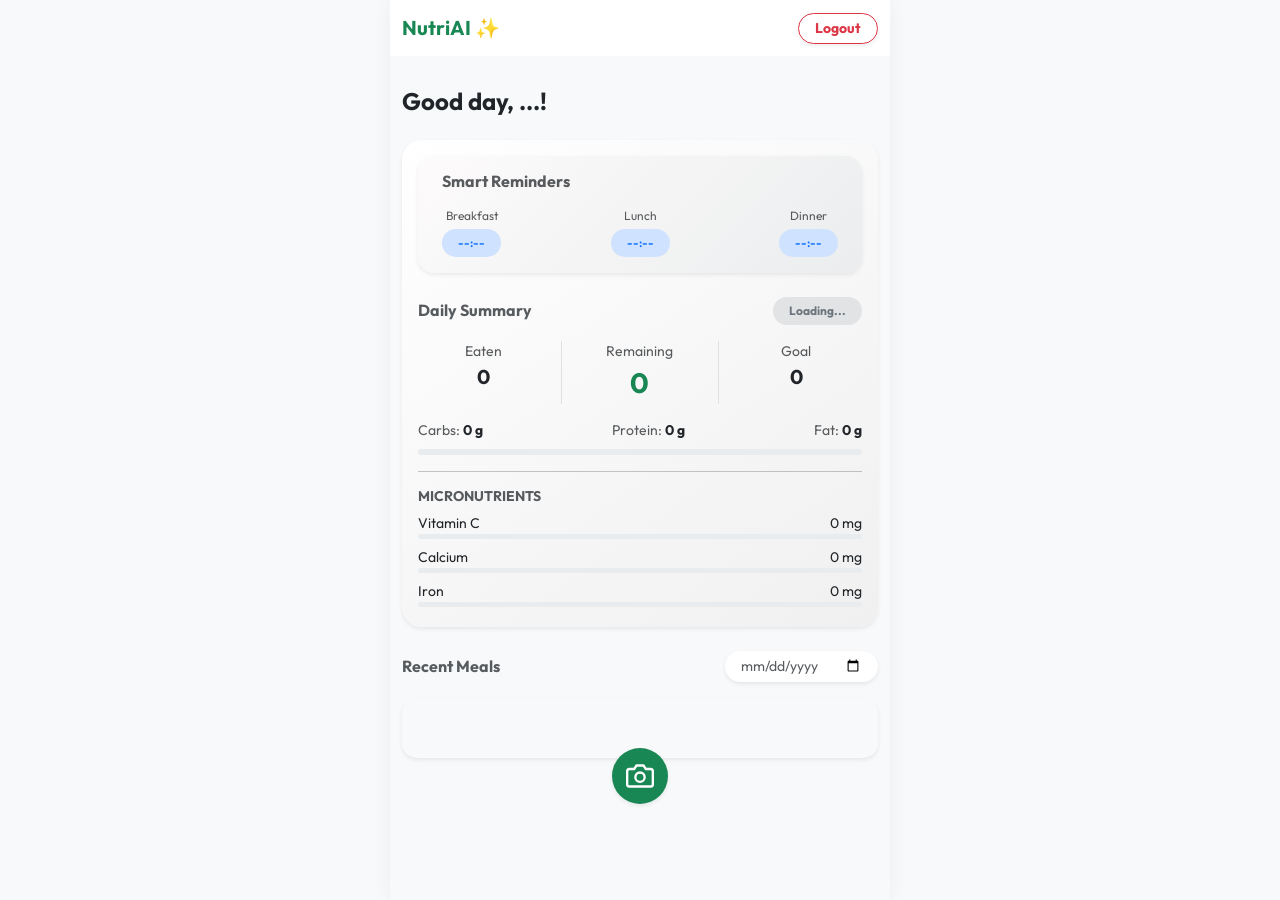
==== frontend/index.html @ a86f35d2 "initial structure, configurations and implementation" ====
<!DOCTYPE html>
<html lang="en">

<head>
    <meta charset="UTF-8">
    <meta name="viewport" content="width=device-width, initial-scale=1.0">
    <title>NutriAI - Your Personal Wellness Companion</title>
    <!-- App Icons -->
    <link rel="icon" type="image/x-icon" href="assets/icons/favicon.ico">
    <link rel="apple-touch-icon" href="assets/icons/apple-touch-icon.png">
    <!-- PWA Manifest -->
    <link rel="manifest" href="manifest.json">
    <!-- Bootstrap 5 CSS -->
    <link href="https://cdn.jsdelivr.net/npm/bootstrap@5.3.3/dist/css/bootstrap.min.css" rel="stylesheet">
    <!-- Custom CSS -->
    <link rel="stylesheet" href="assets/style.css">
    <!-- Google Fonts -->
    <link href="https://fonts.googleapis.com/css2?family=Outfit:wght@300;400;500;600;700&display=swap" rel="stylesheet">
    <meta name="theme-color" content="#198754">
</head>

<body>

    <!-- App Container optimized for mobile -->
    <div class="app-container">
        <!-- Top Nav -->
        <nav class="navbar navbar-expand-lg app-navbar">
            <div class="container-fluid d-flex justify-content-between align-items-center">
                <a class="navbar-brand fw-bold text-success" href="#">NutriAI ✨</a>
                <button class="btn btn-outline-danger btn-sm rounded-pill px-3 fw-bold shadow-sm"
                    id="logoutBtnHeader">Logout</button>
            </div>
        </nav>

        <!-- Main Content Area -->
        <main class="content-area container-fluid pb-5">
            <!-- Dashboard View -->
            <div id="view-dashboard" class="app-view active">
                <h4 class="mt-3 mb-4 fw-bold greeting-text">Good day, <span id="dashName">...</span>!</h4>

                <!-- Calorie Summary Card -->
                <div class="card summary-card border-0 shadow-sm mb-4">
                    <div class="card-body">
                        <!-- Smart Reminders -->
                        <div class="card shadow-sm border-0 mb-4 rounded-4"
                            style="background: linear-gradient(135deg, #fdfbfb 0%, #ebedee 100%);">
                            <div class="card-body">
                                <div class="d-flex align-items-center mb-3">
                                    <i data-feather="clock" class="text-primary me-2"></i>
                                    <h6 class="card-title fw-bold m-0 text-muted">Smart Reminders</h6>
                                </div>
                                <div class="d-flex justify-content-between align-items-center text-center px-2">
                                    <div>
                                        <small class="d-block text-muted mb-1"
                                            style="font-size: 0.75rem;">Breakfast</small>
                                        <span
                                            class="badge bg-primary-subtle text-primary rounded-pill px-3 py-2 fw-semibold"
                                            id="remindBreakfast">--:--</span>
                                    </div>
                                    <div>
                                        <small class="d-block text-muted mb-1" style="font-size: 0.75rem;">Lunch</small>
                                        <span
                                            class="badge bg-primary-subtle text-primary rounded-pill px-3 py-2 fw-semibold"
                                            id="remindLunch">--:--</span>
                                    </div>
                                    <div>
                                        <small class="d-block text-muted mb-1"
                                            style="font-size: 0.75rem;">Dinner</small>
                                        <span
                                            class="badge bg-primary-subtle text-primary rounded-pill px-3 py-2 fw-semibold"
                                            id="remindDinner">--:--</span>
                                    </div>
                                </div>
                            </div>
                        </div>

                        <div class="d-flex justify-content-between align-items-center mb-3">
                            <h6 class="card-title fw-bold m-0 text-muted">Daily Summary</h6>
                            <span id="dailyStatusBadge"
                                class="badge bg-secondary-subtle text-secondary rounded-pill px-3 py-2">Loading...</span>
                        </div>
                        <div class="row text-center mb-3">
                            <div class="col-4 border-end">
                                <small class="text-muted d-block">Eaten</small>
                                <span class="fw-bold fs-5 text-dark" id="eatenCals">0</span>
                            </div>
                            <div class="col-4">
                                <small class="text-muted d-block">Remaining</small>
                                <span class="fw-bold fs-3 text-success" id="remainingCals">0</span>
                            </div>
                            <div class="col-4 border-start">
                                <small class="text-muted d-block">Goal</small>
                                <span class="fw-bold fs-5 text-dark" id="goalCals">0</span>
                            </div>
                        </div>

                        <!-- Macro breakdown -->
                        <div class="d-flex justify-content-between text-muted small mt-2">
                            <span>Carbs: <b class="text-dark"><span id="dashCarbs">0</span>&nbsp;g</b></span>
                            <span>Protein: <b class="text-dark"><span id="dashProtein">0</span>&nbsp;g</b></span>
                            <span>Fat: <b class="text-dark"><span id="dashFat">0</span>&nbsp;g</b></span>
                        </div>
                        <div class="progress mt-2" style="height: 6px;" id="macroProgressBar">
                            <div class="progress-bar bg-info" role="progressbar" id="carbsBar"></div>
                            <div class="progress-bar bg-warning" role="progressbar" id="proteinBar">
                            </div>
                            <div class="progress-bar bg-danger" role="progressbar" id="fatBar"></div>
                        </div>

                        <!-- Micronutrient Summary -->
                        <hr class="my-3">
                        <h6 class="fw-bold text-muted small mb-2">MICRONUTRIENTS</h6>
                        <div class="mb-2">
                            <div class="d-flex justify-content-between small">
                                <span>Vitamin C</span>
                                <span><span id="dashVitC">0</span> mg</span>
                            </div>
                            <div class="progress" style="height: 5px;">
                                <div class="progress-bar bg-success" id="vitCBar" role="progressbar" style="width: 0%">
                                </div>
                            </div>
                        </div>
                        <div class="mb-2">
                            <div class="d-flex justify-content-between small">
                                <span>Calcium</span>
                                <span><span id="dashCalcium">0</span> mg</span>
                            </div>
                            <div class="progress" style="height: 5px;">
                                <div class="progress-bar bg-primary" id="calciumBar" role="progressbar"
                                    style="width: 0%"></div>
                            </div>
                        </div>
                        <div class="mb-1">
                            <div class="d-flex justify-content-between small">
                                <span>Iron</span>
                                <span><span id="dashIron">0</span> mg</span>
                            </div>
                            <div class="progress" style="height: 5px;">
                                <div class="progress-bar bg-danger" id="ironBar" role="progressbar" style="width: 0%">
                                </div>
                            </div>
                        </div>
                    </div>
                </div>

                <!-- Recent Meals -->
                <div class="d-flex justify-content-between align-items-center mb-3">
                    <h6 class="fw-bold m-0 text-muted">Recent Meals</h6>
                    <input type="date" id="recentMealsDateFilter"
                        class="form-control form-control-sm w-auto text-muted shadow-sm border-0 bg-white rounded-pill px-3">
                </div>

                <div class="list-group mb-5 shadow-sm border-0 meal-list" id="recentMealsContainer">
                    <!-- Meals will be injected here via dashboard loading logic -->
                </div>
        </main>

        <div class="fab-container">
            <a href="scanner.html" class="nav-btn fab-btn bg-success text-white shadow-sm text-decoration-none mt-n3"
                data-nav="scanner">
                <svg xmlns="http://www.w3.org/2000/svg" width="28" height="28" viewBox="0 0 24 24" fill="none"
                    stroke="currentColor" stroke-width="2" stroke-linecap="round" stroke-linejoin="round"
                    class="feather feather-camera">
                    <path d="M23 19a2 2 0 0 1-2 2H3a2 2 0 0 1-2-2V8a2 2 0 0 1 2-2h4l2-3h6l2 3h4a2 2 0 0 1 2 2z">
                    </path>
                    <circle cx="12" cy="13" r="4"></circle>
                </svg>
            </a>
        </div>

        <!-- Unified Footer Container -->
        <div id="footerContainer"></div>

        <!-- Meal Details Modal -->
        <div class="modal fade" id="mealDetailModal" tabindex="-1" aria-labelledby="mealDetailModalLabel"
            aria-hidden="true">
            <div class="modal-dialog modal-dialog-centered">
                <div class="modal-content rounded-4 border-0 shadow">
                    <div class="modal-header border-0 pb-0">
                        <h5 class="modal-title fw-bold" id="mealDetailModalLabel">Meal Details</h5>
                        <button type="button" class="btn-close" data-bs-dismiss="modal" aria-label="Close"></button>
                    </div>
                    <div class="modal-body">
                        <!-- Medical Caution Block -->
                        <div id="modalMedicalCautionAlert" class="alert alert-danger d-none fw-bold" role="alert">
                            ⚠️ Medical Caution: <span id="modalCautionText"></span>
                        </div>

                        <!-- Image Preview Area -->
                        <div id="modalImageContainer" class="rounded-3 overflow-hidden mb-3 d-none bg-dark"
                            style="height: 200px;">
                            <img id="modalFoodImage" src="" alt="Food Preview"
                                style="width: 100%; height: 100%; object-fit: cover;">
                        </div>

                        <h4 class="fw-bold mb-3" id="modalFoodName">Food Name</h4>

                        <!-- Macronutrients -->
                        <div class="row text-center mb-3 bg-light rounded-3 p-2 mx-1">
                            <div class="col-6 mb-2">
                                <span class="d-block small text-muted">Calories</span>
                                <span class="fs-4 fw-bold text-success" id="modalCals">0</span>
                            </div>
                            <div class="col-6 mb-2">
                                <span class="d-block small text-muted">Protein (g)</span>
                                <span class="fs-4 fw-bold" id="modalProtein">0</span>
                            </div>
                            <div class="col-6">
                                <span class="d-block small text-muted">Carbs (g)</span>
                                <span class="fs-4 fw-bold" id="modalCarbs">0</span>
                            </div>
                            <div class="col-6">
                                <span class="d-block small text-muted">Fat (g)</span>
                                <span class="fs-4 fw-bold" id="modalFat">0</span>
                            </div>
                        </div>

                        <!-- Micronutrients -->
                        <h6 class="fw-bold text-muted small mb-2 mt-3">MICRONUTRIENTS</h6>
                        <div class="row text-center bg-light-subtle rounded-3 p-2 mx-1">
                            <div class="col-4">
                                <span class="d-block small text-muted">Vit C</span>
                                <span class="fw-bold text-info" id="modalVitC">0</span><small> mg</small>
                            </div>
                            <div class="col-4">
                                <span class="d-block small text-muted">Calcium</span>
                                <span class="fw-bold text-info" id="modalCalcium">0</span><small> mg</small>
                            </div>
                            <div class="col-4">
                                <span class="d-block small text-muted">Iron</span>
                                <span class="fw-bold text-info" id="modalIron">0</span><small> mg</small>
                            </div>
                        </div>
                    </div>
                </div>
            </div>
        </div>

        <!-- jQuery & Bootstrap JS -->
        <script src="https://code.jquery.com/jquery-3.7.1.min.js"></script>
        <script src="https://cdn.jsdelivr.net/npm/bootstrap@5.3.3/dist/js/bootstrap.bundle.min.js"></script>
        <script src="../scripts/app.js"></script>
        <script>
            // Basic Service Worker Registration
            if ('serviceWorker' in navigator) {
                window.addEventListener('load', () => {
                    navigator.serviceWorker.register('/sw.js')
                        .then(reg => console.log('SW Registered', reg))
                        .catch(err => console.log('SW Reg Error', err));
                });
            }
        </script>
</body>

</html>
---- frontend/assets/style.css ----
:root {
    --primary-color: #198754;
    --primary-light: #d1e7dd;
    --bg-color: #f8f9fa;
    --text-main: #212529;
    --text-muted: #6c757d;
    --card-bg: #ffffff;
}

body {
    font-family: 'Outfit', sans-serif;
    background-color: var(--bg-color);
    color: var(--text-main);
    overflow-x: hidden;
    -webkit-tap-highlight-color: transparent;
    /* Remove tap highlight on mobile */
}

/* App Container - Mimics mobile app frame */
.app-container {
    max-width: 500px;
    margin: 0 auto;
    background-color: var(--bg-color);
    min-height: 100vh;
    position: relative;
    box-shadow: 0 0 20px rgba(0, 0, 0, 0.05);
    /* Soft shadow for desktop view */
}

.app-navbar {
    background-color: rgba(255, 255, 255, 0.9);
    backdrop-filter: blur(10px);
    position: sticky;
    top: 0;
    z-index: 1000;
}

.content-area {
    padding-top: 15px;
    padding-bottom: 80px;
    /* Space for bottom nav */
    display: flex;
    flex-direction: column;
}

/* Views */
.app-view {
    display: none;
    animation: fadeIn 0.3s ease;
}

.app-view.active {
    display: block;
}

@keyframes fadeIn {
    from {
        opacity: 0;
        transform: translateY(10px);
    }

    to {
        opacity: 1;
        transform: translateY(0);
    }
}

/* Cards & UI Elements */
.summary-card {
    border-radius: 20px;
    background: linear-gradient(145deg, #ffffff, #f0f0f0);
}

.meal-list {
    border-radius: 15px;
    flex-grow: 1;
    /* Take up remaining space */
    padding-bottom: 60px;
    /* space for fab */
}

.meal-item {
    transition: background-color 0.2s;
}

.meal-item:active {
    background-color: #f1f3f5 !important;
}

/* Bottom Navigation */
.bottom-nav {
    position: fixed;
    bottom: 0;
    left: 50%;
    transform: translateX(-50%);
    width: 100%;
    max-width: 500px;
    background: #ffffff;
    border-top-left-radius: 25px;
    border-top-right-radius: 25px;
    z-index: 1000;
    padding-bottom: env(safe-area-inset-bottom);
    /* iOS safe area */
}

.nav-btn {
    border: none;
    background: none;
    display: flex;
    flex-direction: column;
    align-items: center;
    color: var(--text-muted);
    font-size: 0.75rem;
    padding: 8px 12px;
    transition: all 0.2s;
}

.nav-btn.active {
    color: var(--primary-color);
    font-weight: 600;
}

.nav-btn svg {
    margin-bottom: 4px;
    transition: transform 0.2s;
}

.nav-btn.active svg {
    transform: translateY(-2px);
}

/* FAB Button — sits inside the bottom-nav, floats up */
.fab-container {
    position: fixed;
    bottom: 6rem;
    left: 50%;
    transform: translateX(-50%);
    z-index: 1050;
}

.fab-btn {
    width: 56px;
    height: 56px;
    border-radius: 50%;
    display: flex;
    /* needed to center icon */
    align-items: center;
    justify-content: center;
    box-shadow: 0 4px 15px rgba(25, 135, 84, 0.4);
    transition: transform 0.2s;
    /* Remove position/bottom/left here — container handles it */
}

.fab-btn svg {
    margin: 0 !important;
}

.fab-btn:active {
    transform: scale(0.95);
}

/* Bootstrap margin-top negative override for mt-n3 */
.mt-n3 {
    margin-top: -1rem !important;
}

/* History card used in progress page */
.history-card {
    border-radius: 16px;
    background: linear-gradient(145deg, #ffffff, #f5f5f5);
}

/* Voice button active state */
#voiceInputBtn.listening {
    background-color: #dc3545 !important;
    border-color: #dc3545 !important;
    color: #fff !important;
    animation: pulse 1.2s ease-in-out infinite;
}

@keyframes pulse {

    0%,
    100% {
        box-shadow: 0 0 0 0 rgba(220, 53, 69, 0.4);
    }

    50% {
        box-shadow: 0 0 0 8px rgba(220, 53, 69, 0);
    }
}
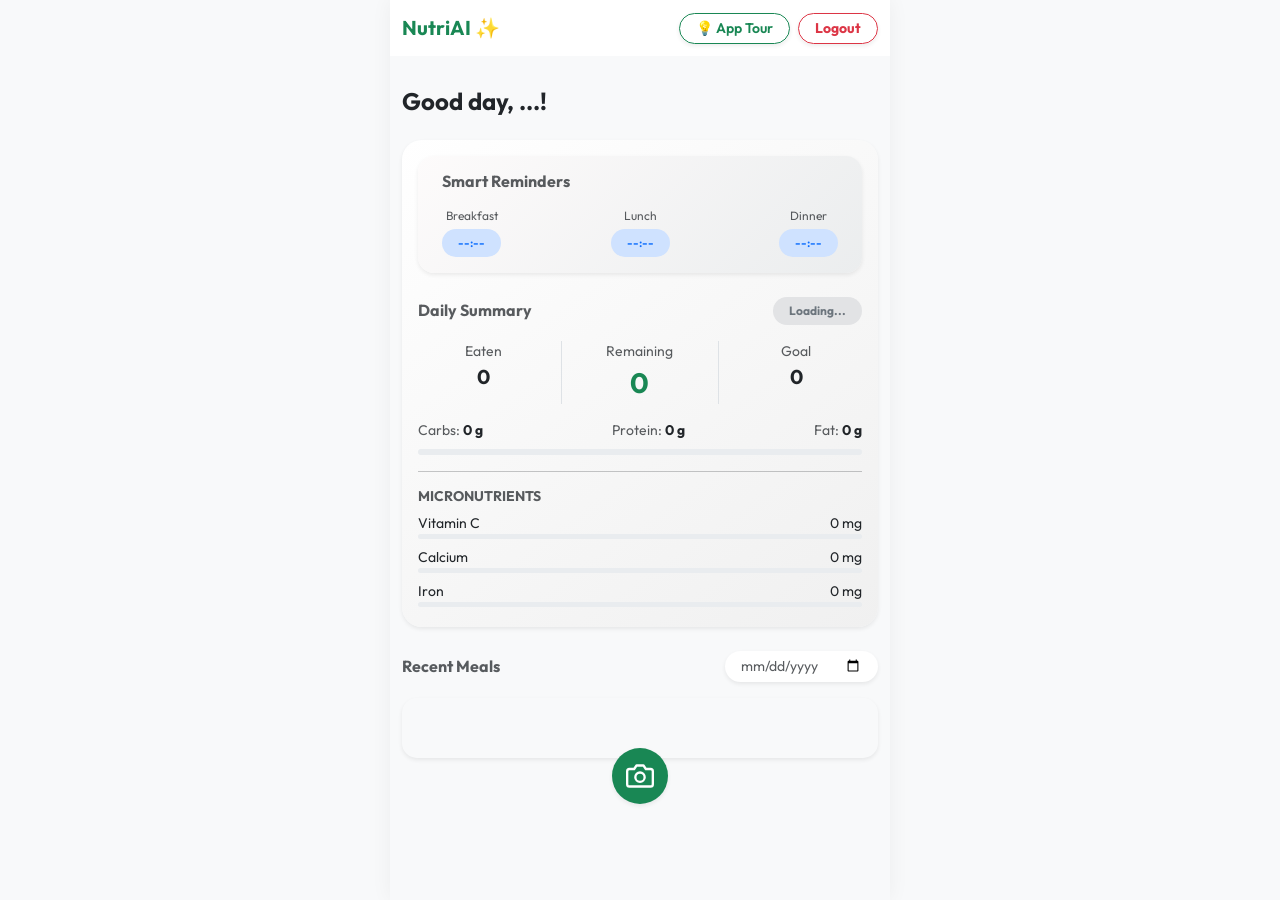
==== commit 5b55dca0: "implement user onboarding knowledge tour" ====
--- a/frontend/index.html
+++ b/frontend/index.html
@@ -27,8 +27,14 @@
         <nav class="navbar navbar-expand-lg app-navbar">
             <div class="container-fluid d-flex justify-content-between align-items-center">
                 <a class="navbar-brand fw-bold text-success" href="#">NutriAI ✨</a>
-                <button class="btn btn-outline-danger btn-sm rounded-pill px-3 fw-bold shadow-sm"
-                    id="logoutBtnHeader">Logout</button>
+                <div class="d-flex align-items-center gap-2">
+                    <button class="btn btn-outline-success btn-sm rounded-pill px-3 fw-semibold shadow-sm"
+                        id="headerTourBtn">
+                        💡 App Tour
+                    </button>
+                    <button class="btn btn-outline-danger btn-sm rounded-pill px-3 fw-bold shadow-sm"
+                        id="logoutBtnHeader">Logout</button>
+                </div>
             </div>
         </nav>
 
@@ -237,6 +243,87 @@
         </div>
 
         <!-- jQuery & Bootstrap JS -->
+        <!-- KNOWLEDGE TOUR MODAL (FRESH SIGNUP ONBOARDING) -->
+        <div class="tour-modal-backdrop" id="knowledgeTourModal">
+            <div class="tour-modal-card">
+                <div class="tour-header-banner">
+                    <div class="tour-step-icon-bg" id="tourIconContainer">
+                        <span>🥗</span>
+                    </div>
+                    <h5 class="fw-bold mb-0 text-white" id="tourBannerHeading">Welcome to NutriAI!</h5>
+                </div>
+
+                <div class="tour-body">
+                    <!-- Step 1 -->
+                    <div class="tour-step active" data-step="1" data-icon="🥗" data-heading="Welcome to NutriAI!"
+                        data-target=".summary-card">
+                        <h4 class="tour-step-title">Daily Calorie & Macro Target</h4>
+                        <p class="tour-step-desc">
+                            Track your eaten, remaining, and goal calories right here! Watch your daily protein, carbs,
+                            and fat breakdown update automatically.
+                        </p>
+                    </div>
+
+                    <!-- Step 2 -->
+                    <div class="tour-step" data-step="2" data-icon="📸" data-heading="Philippine Food Scanner"
+                        data-target="[data-nav='scanner'], #scanFoodNavBtn">
+                        <h4 class="tour-step-title">Instant Local Food Recognition</h4>
+                        <p class="tour-step-desc">
+                            Tap the Scanner button in the bottom navigation bar to take or upload a photo of Filipino
+                            dishes (Adobo, Sinigang, etc.) for instant macro analysis!
+                        </p>
+                    </div>
+
+                    <!-- Step 3 -->
+                    <div class="tour-step" data-step="3" data-icon="⚠️" data-heading="Medical & Allergy Alerts"
+                        data-target="#dailyStatusBadge, #remindBreakfast">
+                        <h4 class="tour-step-title">Personalized Health Warnings</h4>
+                        <p class="tour-step-desc">
+                            NutriAI automatically checks your scanned meals against your medical conditions (such as
+                            Diabetes or Hypertension) to issue instant health alerts.
+                        </p>
+                    </div>
+
+                    <!-- Step 4 -->
+                    <div class="tour-step" data-step="4" data-icon="📊" data-heading="Progress & App Settings"
+                        data-target="[data-nav='progress'], [data-nav='profile']">
+                        <h4 class="tour-step-title">Track Weight & Customize Profile</h4>
+                        <p class="tour-step-desc">
+                            Use the Progress and Profile tabs at the bottom to view weight charts, update health goals,
+                            or replay this tour anytime!
+                        </p>
+                    </div>
+                </div>
+
+                <div class="tour-footer">
+                    <div class="tour-dots-container" id="tourDotsContainer">
+                        <div class="tour-dot active" data-dot="1"></div>
+                        <div class="tour-dot" data-dot="2"></div>
+                        <div class="tour-dot" data-dot="3"></div>
+                        <div class="tour-dot" data-dot="4"></div>
+                    </div>
+
+                    <div class="tour-actions-row">
+                        <button type="button" class="btn btn-link text-muted p-0 text-decoration-none fw-medium small"
+                            id="tourSkipBtn">
+                            Skip Tour
+                        </button>
+                        <div class="d-flex gap-2">
+                            <button type="button"
+                                class="btn btn-outline-secondary rounded-pill px-3 py-2 fw-semibold d-none"
+                                id="tourPrevBtn">
+                                Back
+                            </button>
+                            <button type="button" class="btn btn-success rounded-pill px-4 py-2 fw-bold shadow-sm"
+                                id="tourNextBtn">
+                                Next
+                            </button>
+                        </div>
+                    </div>
+                </div>
+            </div>
+        </div>
+
         <script src="https://code.jquery.com/jquery-3.7.1.min.js"></script>
         <script src="https://cdn.jsdelivr.net/npm/bootstrap@5.3.3/dist/js/bootstrap.bundle.min.js"></script>
         <script src="../scripts/app.js"></script>
@@ -245,8 +332,25 @@
             if ('serviceWorker' in navigator) {
                 window.addEventListener('load', () => {
                     navigator.serviceWorker.register('/sw.js')
-                        .then(reg => console.log('SW Registered', reg))
+                        .then(reg => {
+                            console.log('SW Registered', reg);
+                            // Eagerly check for service worker file updates on launch
+                            reg.update();
+                            // Check for updates every 1 hour
+                            setInterval(() => {
+                                reg.update();
+                            }, 60 * 60 * 1000);
+                        })
                         .catch(err => console.log('SW Reg Error', err));
+                });
+
+                // Listen for new controller taking over and reload client window automatically
+                let refreshing = false;
+                navigator.serviceWorker.addEventListener('controllerchange', () => {
+                    if (!refreshing) {
+                        refreshing = true;
+                        window.location.reload();
+                    }
                 });
             }
         </script>
--- a/frontend/assets/style.css
+++ b/frontend/assets/style.css
@@ -188,4 +188,247 @@
     50% {
         box-shadow: 0 0 0 8px rgba(220, 53, 69, 0);
     }
+}
+
+/* Password Strength Indicator & Checklist Dropdown Styles */
+.password-strength-container {
+    padding: 12px;
+    background-color: #f8f9fa;
+    border-radius: 10px;
+    border: 1px solid #e9ecef;
+}
+
+.password-requirements li {
+    transition: all 0.3s ease;
+}
+
+.password-requirements .badge {
+    font-size: 0.65rem;
+    padding: 3px 5px;
+    transition: background-color 0.3s ease, color 0.3s ease;
+}
+
+#illnessesOptionsContainer {
+    border-radius: 12px;
+    box-shadow: 0 8px 24px rgba(0, 0, 0, 0.1);
+    border: 1px solid #dee2e6;
+}
+
+.condition-checkbox:checked+label {
+    color: var(--primary-color) !important;
+}
+
+.form-check-label {
+    user-select: none;
+}
+
+.settings-back-btn {
+    transition: all 0.2s ease;
+}
+
+.settings-back-btn:hover,
+.settings-back-btn:visited,
+.settings-back-btn:focus {
+    background: #e9ecef;
+    color: var(--text-main) !important;
+    text-decoration: none !important;
+    transform: scale(1.05);
+}
+
+.settings-back-btn:active {
+    transform: scale(0.95);
+}
+
+/* Custom list-group transitions for Messenger-style menus */
+.list-group-item-action {
+    transition: background-color 0.2s ease, transform 0.1s ease;
+}
+
+.list-group-item-action:active {
+    background-color: #f1f3f5 !important;
+    transform: scale(0.98);
+}
+
+/* BMI Display Visualizer */
+.bmi-container {
+    transition: all 0.3s ease-in-out;
+    border-radius: 12px;
+}
+
+#bmiProgressBar {
+    transition: width 0.5s ease-in-out, background-color 0.5s ease-in-out;
+}
+
+/* ==========================================================================
+   Knowledge Tour Popup Modal Styles
+   ========================================================================== */
+.tour-modal-backdrop {
+    position: fixed;
+    top: 0;
+    left: 0;
+    width: 100vw;
+    height: 100vh;
+    background: rgba(15, 23, 42, 0.65);
+    backdrop-filter: blur(6px);
+    -webkit-backdrop-filter: blur(6px);
+    z-index: 1080;
+    display: flex;
+    align-items: center;
+    justify-content: center;
+    opacity: 0;
+    visibility: hidden;
+    transition: opacity 0.3s cubic-bezier(0.4, 0, 0.2, 1), visibility 0.3s ease;
+    padding: 20px;
+}
+
+/* When a spotlight target is active, make backdrop transparent so the
+   target element's massive box-shadow acts as the dim overlay instead. */
+.tour-modal-backdrop.has-spotlight {
+    background: transparent;
+    backdrop-filter: none;
+    -webkit-backdrop-filter: none;
+    pointer-events: none;
+}
+
+.tour-modal-backdrop.show {
+    opacity: 1;
+    visibility: visible;
+}
+
+.tour-modal-card {
+    background: #ffffff;
+    border-radius: 24px;
+    max-width: 440px;
+    width: 100%;
+    box-shadow: 0 20px 40px rgba(0, 0, 0, 0.2), 0 0 0 1px rgba(255, 255, 255, 0.4) inset;
+    overflow: hidden;
+    transform: scale(0.9) translateY(20px);
+    transition: transform 0.35s cubic-bezier(0.34, 1.56, 0.64, 1);
+    position: relative;
+    z-index: 1090;
+    pointer-events: auto;
+}
+
+.tour-modal-backdrop.show .tour-modal-card {
+    transform: scale(1) translateY(0);
+}
+
+.tour-header-banner {
+    background: linear-gradient(135deg, #198754 0%, #0d5c36 100%);
+    padding: 32px 24px 24px 24px;
+    color: #ffffff;
+    text-align: center;
+    position: relative;
+    border-bottom-left-radius: 50% 15px;
+    border-bottom-right-radius: 50% 15px;
+}
+
+.tour-step-icon-bg {
+    width: 72px;
+    height: 72px;
+    background: rgba(255, 255, 255, 0.2);
+    backdrop-filter: blur(4px);
+    border-radius: 50%;
+    display: inline-flex;
+    align-items: center;
+    justify-content: center;
+    font-size: 2.2rem;
+    box-shadow: 0 8px 16px rgba(0, 0, 0, 0.15);
+    margin-bottom: 12px;
+    transition: transform 0.3s ease;
+}
+
+.tour-step {
+    display: none;
+    padding: 28px 24px 16px 24px;
+    text-align: center;
+}
+
+.tour-step.active {
+    display: block;
+    animation: tourStepFadeIn 0.35s ease forwards;
+}
+
+@keyframes tourStepFadeIn {
+    from {
+        opacity: 0;
+        transform: translateY(12px);
+    }
+
+    to {
+        opacity: 1;
+        transform: translateY(0);
+    }
+}
+
+.tour-step-title {
+    font-size: 1.35rem;
+    font-weight: 700;
+    color: #1e293b;
+    margin-bottom: 10px;
+}
+
+.tour-step-desc {
+    font-size: 0.92rem;
+    color: #64748b;
+    line-height: 1.55;
+    margin-bottom: 0;
+}
+
+.tour-footer {
+    padding: 16px 24px 24px 24px;
+    display: flex;
+    flex-direction: column;
+    gap: 16px;
+}
+
+.tour-dots-container {
+    display: flex;
+    justify-content: center;
+    align-items: center;
+    gap: 8px;
+}
+
+.tour-dot {
+    width: 8px;
+    height: 8px;
+    border-radius: 4px;
+    background: #cbd5e1;
+    transition: all 0.3s cubic-bezier(0.4, 0, 0.2, 1);
+    cursor: pointer;
+}
+
+.tour-dot.active {
+    width: 24px;
+    background: #198754;
+}
+
+.tour-actions-row {
+    display: flex;
+    align-items: center;
+    justify-content: space-between;
+    gap: 12px;
+}
+
+/* Dynamic Spotlight Element Highlight for Knowledge Tour */
+.tour-highlight-active {
+    position: relative !important;
+    z-index: 1085 !important;
+    box-shadow: 0 0 0 6px #198754, 0 0 30px rgba(25, 135, 84, 0.8), 0 0 0 9999px rgba(15, 23, 42, 0.65) !important;
+    border-radius: 16px !important;
+    transition: box-shadow 0.3s cubic-bezier(0.4, 0, 0.2, 1);
+    animation: tourPulseSpotlight 2s infinite ease-in-out;
+    pointer-events: none;
+}
+
+@keyframes tourPulseSpotlight {
+
+    0%,
+    100% {
+        box-shadow: 0 0 0 6px #198754, 0 0 24px rgba(25, 135, 84, 0.7), 0 0 0 9999px rgba(15, 23, 42, 0.65);
+    }
+
+    50% {
+        box-shadow: 0 0 0 8px #20c997, 0 0 36px rgba(32, 201, 151, 0.9), 0 0 0 9999px rgba(15, 23, 42, 0.65);
+    }
 }
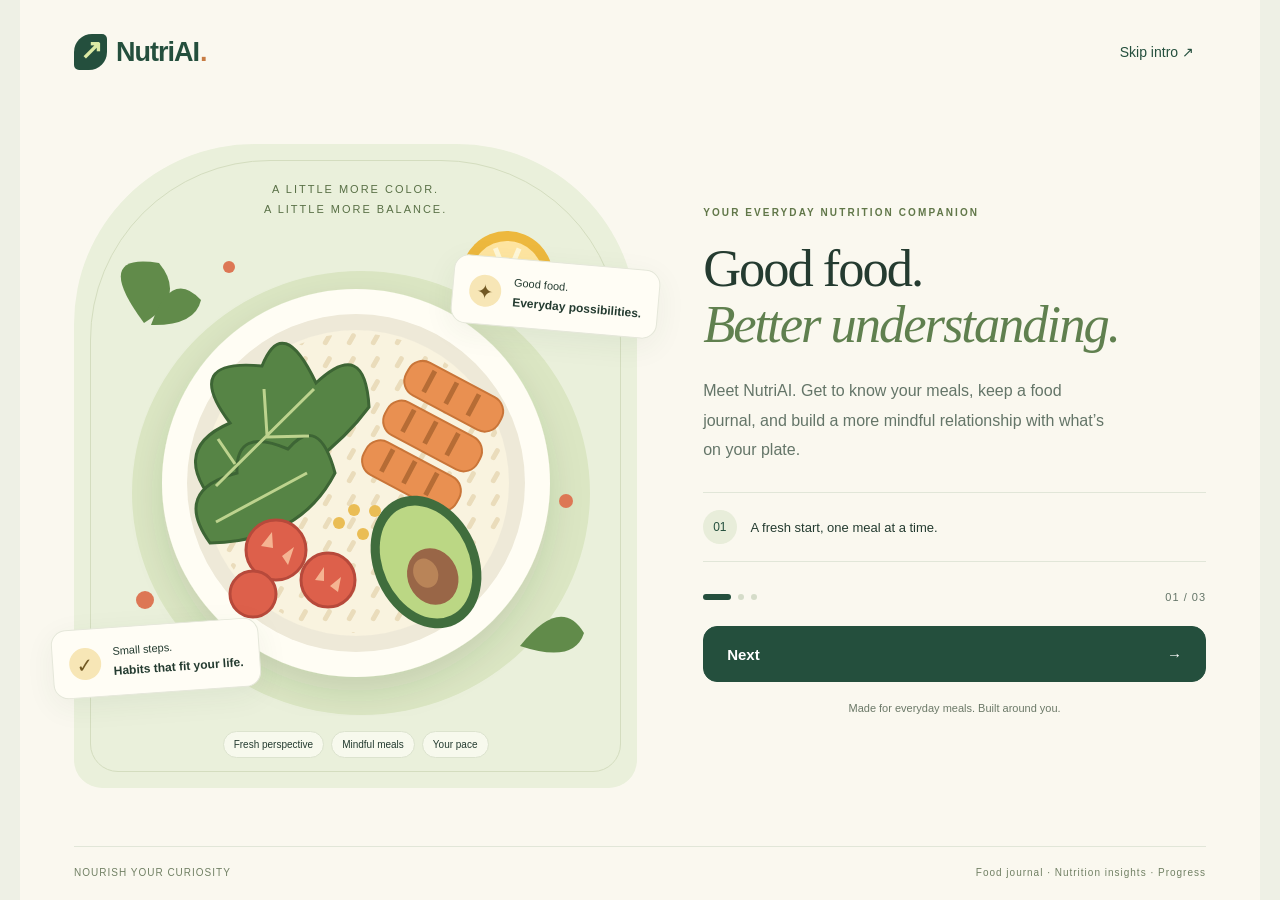
==== commit 6041e010: "Upload updated NutriAI frontend" ====
--- a/frontend/index.html
+++ b/frontend/index.html
@@ -1,359 +1,244 @@
-<!DOCTYPE html>
-<html lang="en">
-
-<head>
-    <meta charset="UTF-8">
-    <meta name="viewport" content="width=device-width, initial-scale=1.0">
-    <title>NutriAI - Your Personal Wellness Companion</title>
-    <!-- App Icons -->
-    <link rel="icon" type="image/x-icon" href="assets/icons/favicon.ico">
-    <link rel="apple-touch-icon" href="assets/icons/apple-touch-icon.png">
-    <!-- PWA Manifest -->
-    <link rel="manifest" href="manifest.json">
-    <!-- Bootstrap 5 CSS -->
-    <link href="https://cdn.jsdelivr.net/npm/bootstrap@5.3.3/dist/css/bootstrap.min.css" rel="stylesheet">
-    <!-- Custom CSS -->
-    <link rel="stylesheet" href="assets/style.css">
-    <!-- Google Fonts -->
-    <link href="https://fonts.googleapis.com/css2?family=Outfit:wght@300;400;500;600;700&display=swap" rel="stylesheet">
-    <meta name="theme-color" content="#198754">
-</head>
-
-<body>
-
-    <!-- App Container optimized for mobile -->
-    <div class="app-container">
-        <!-- Top Nav -->
-        <nav class="navbar navbar-expand-lg app-navbar">
-            <div class="container-fluid d-flex justify-content-between align-items-center">
-                <a class="navbar-brand fw-bold text-success" href="#">NutriAI ✨</a>
-                <div class="d-flex align-items-center gap-2">
-                    <button class="btn btn-outline-success btn-sm rounded-pill px-3 fw-semibold shadow-sm"
-                        id="headerTourBtn">
-                        💡 App Tour
-                    </button>
-                    <button class="btn btn-outline-danger btn-sm rounded-pill px-3 fw-bold shadow-sm"
-                        id="logoutBtnHeader">Logout</button>
-                </div>
-            </div>
-        </nav>
-
-        <!-- Main Content Area -->
-        <main class="content-area container-fluid pb-5">
-            <!-- Dashboard View -->
-            <div id="view-dashboard" class="app-view active">
-                <h4 class="mt-3 mb-4 fw-bold greeting-text">Good day, <span id="dashName">...</span>!</h4>
-
-                <!-- Calorie Summary Card -->
-                <div class="card summary-card border-0 shadow-sm mb-4">
-                    <div class="card-body">
-                        <!-- Smart Reminders -->
-                        <div class="card shadow-sm border-0 mb-4 rounded-4"
-                            style="background: linear-gradient(135deg, #fdfbfb 0%, #ebedee 100%);">
-                            <div class="card-body">
-                                <div class="d-flex align-items-center mb-3">
-                                    <i data-feather="clock" class="text-primary me-2"></i>
-                                    <h6 class="card-title fw-bold m-0 text-muted">Smart Reminders</h6>
-                                </div>
-                                <div class="d-flex justify-content-between align-items-center text-center px-2">
-                                    <div>
-                                        <small class="d-block text-muted mb-1"
-                                            style="font-size: 0.75rem;">Breakfast</small>
-                                        <span
-                                            class="badge bg-primary-subtle text-primary rounded-pill px-3 py-2 fw-semibold"
-                                            id="remindBreakfast">--:--</span>
-                                    </div>
-                                    <div>
-                                        <small class="d-block text-muted mb-1" style="font-size: 0.75rem;">Lunch</small>
-                                        <span
-                                            class="badge bg-primary-subtle text-primary rounded-pill px-3 py-2 fw-semibold"
-                                            id="remindLunch">--:--</span>
-                                    </div>
-                                    <div>
-                                        <small class="d-block text-muted mb-1"
-                                            style="font-size: 0.75rem;">Dinner</small>
-                                        <span
-                                            class="badge bg-primary-subtle text-primary rounded-pill px-3 py-2 fw-semibold"
-                                            id="remindDinner">--:--</span>
-                                    </div>
-                                </div>
-                            </div>
-                        </div>
-
-                        <div class="d-flex justify-content-between align-items-center mb-3">
-                            <h6 class="card-title fw-bold m-0 text-muted">Daily Summary</h6>
-                            <span id="dailyStatusBadge"
-                                class="badge bg-secondary-subtle text-secondary rounded-pill px-3 py-2">Loading...</span>
-                        </div>
-                        <div class="row text-center mb-3">
-                            <div class="col-4 border-end">
-                                <small class="text-muted d-block">Eaten</small>
-                                <span class="fw-bold fs-5 text-dark" id="eatenCals">0</span>
-                            </div>
-                            <div class="col-4">
-                                <small class="text-muted d-block">Remaining</small>
-                                <span class="fw-bold fs-3 text-success" id="remainingCals">0</span>
-                            </div>
-                            <div class="col-4 border-start">
-                                <small class="text-muted d-block">Goal</small>
-                                <span class="fw-bold fs-5 text-dark" id="goalCals">0</span>
-                            </div>
-                        </div>
-
-                        <!-- Macro breakdown -->
-                        <div class="d-flex justify-content-between text-muted small mt-2">
-                            <span>Carbs: <b class="text-dark"><span id="dashCarbs">0</span>&nbsp;g</b></span>
-                            <span>Protein: <b class="text-dark"><span id="dashProtein">0</span>&nbsp;g</b></span>
-                            <span>Fat: <b class="text-dark"><span id="dashFat">0</span>&nbsp;g</b></span>
-                        </div>
-                        <div class="progress mt-2" style="height: 6px;" id="macroProgressBar">
-                            <div class="progress-bar bg-info" role="progressbar" id="carbsBar"></div>
-                            <div class="progress-bar bg-warning" role="progressbar" id="proteinBar">
-                            </div>
-                            <div class="progress-bar bg-danger" role="progressbar" id="fatBar"></div>
-                        </div>
-
-                        <!-- Micronutrient Summary -->
-                        <hr class="my-3">
-                        <h6 class="fw-bold text-muted small mb-2">MICRONUTRIENTS</h6>
-                        <div class="mb-2">
-                            <div class="d-flex justify-content-between small">
-                                <span>Vitamin C</span>
-                                <span><span id="dashVitC">0</span> mg</span>
-                            </div>
-                            <div class="progress" style="height: 5px;">
-                                <div class="progress-bar bg-success" id="vitCBar" role="progressbar" style="width: 0%">
-                                </div>
-                            </div>
-                        </div>
-                        <div class="mb-2">
-                            <div class="d-flex justify-content-between small">
-                                <span>Calcium</span>
-                                <span><span id="dashCalcium">0</span> mg</span>
-                            </div>
-                            <div class="progress" style="height: 5px;">
-                                <div class="progress-bar bg-primary" id="calciumBar" role="progressbar"
-                                    style="width: 0%"></div>
-                            </div>
-                        </div>
-                        <div class="mb-1">
-                            <div class="d-flex justify-content-between small">
-                                <span>Iron</span>
-                                <span><span id="dashIron">0</span> mg</span>
-                            </div>
-                            <div class="progress" style="height: 5px;">
-                                <div class="progress-bar bg-danger" id="ironBar" role="progressbar" style="width: 0%">
-                                </div>
-                            </div>
-                        </div>
-                    </div>
-                </div>
-
-                <!-- Recent Meals -->
-                <div class="d-flex justify-content-between align-items-center mb-3">
-                    <h6 class="fw-bold m-0 text-muted">Recent Meals</h6>
-                    <input type="date" id="recentMealsDateFilter"
-                        class="form-control form-control-sm w-auto text-muted shadow-sm border-0 bg-white rounded-pill px-3">
-                </div>
-
-                <div class="list-group mb-5 shadow-sm border-0 meal-list" id="recentMealsContainer">
-                    <!-- Meals will be injected here via dashboard loading logic -->
-                </div>
-        </main>
-
-        <div class="fab-container">
-            <a href="scanner.html" class="nav-btn fab-btn bg-success text-white shadow-sm text-decoration-none mt-n3"
-                data-nav="scanner">
-                <svg xmlns="http://www.w3.org/2000/svg" width="28" height="28" viewBox="0 0 24 24" fill="none"
-                    stroke="currentColor" stroke-width="2" stroke-linecap="round" stroke-linejoin="round"
-                    class="feather feather-camera">
-                    <path d="M23 19a2 2 0 0 1-2 2H3a2 2 0 0 1-2-2V8a2 2 0 0 1 2-2h4l2-3h6l2 3h4a2 2 0 0 1 2 2z">
-                    </path>
-                    <circle cx="12" cy="13" r="4"></circle>
-                </svg>
-            </a>
-        </div>
-
-        <!-- Unified Footer Container -->
-        <div id="footerContainer"></div>
-
-        <!-- Meal Details Modal -->
-        <div class="modal fade" id="mealDetailModal" tabindex="-1" aria-labelledby="mealDetailModalLabel"
-            aria-hidden="true">
-            <div class="modal-dialog modal-dialog-centered">
-                <div class="modal-content rounded-4 border-0 shadow">
-                    <div class="modal-header border-0 pb-0">
-                        <h5 class="modal-title fw-bold" id="mealDetailModalLabel">Meal Details</h5>
-                        <button type="button" class="btn-close" data-bs-dismiss="modal" aria-label="Close"></button>
-                    </div>
-                    <div class="modal-body">
-                        <!-- Medical Caution Block -->
-                        <div id="modalMedicalCautionAlert" class="alert alert-danger d-none fw-bold" role="alert">
-                            ⚠️ Medical Caution: <span id="modalCautionText"></span>
-                        </div>
-
-                        <!-- Image Preview Area -->
-                        <div id="modalImageContainer" class="rounded-3 overflow-hidden mb-3 d-none bg-dark"
-                            style="height: 200px;">
-                            <img id="modalFoodImage" src="" alt="Food Preview"
-                                style="width: 100%; height: 100%; object-fit: cover;">
-                        </div>
-
-                        <h4 class="fw-bold mb-3" id="modalFoodName">Food Name</h4>
-
-                        <!-- Macronutrients -->
-                        <div class="row text-center mb-3 bg-light rounded-3 p-2 mx-1">
-                            <div class="col-6 mb-2">
-                                <span class="d-block small text-muted">Calories</span>
-                                <span class="fs-4 fw-bold text-success" id="modalCals">0</span>
-                            </div>
-                            <div class="col-6 mb-2">
-                                <span class="d-block small text-muted">Protein (g)</span>
-                                <span class="fs-4 fw-bold" id="modalProtein">0</span>
-                            </div>
-                            <div class="col-6">
-                                <span class="d-block small text-muted">Carbs (g)</span>
-                                <span class="fs-4 fw-bold" id="modalCarbs">0</span>
-                            </div>
-                            <div class="col-6">
-                                <span class="d-block small text-muted">Fat (g)</span>
-                                <span class="fs-4 fw-bold" id="modalFat">0</span>
-                            </div>
-                        </div>
-
-                        <!-- Micronutrients -->
-                        <h6 class="fw-bold text-muted small mb-2 mt-3">MICRONUTRIENTS</h6>
-                        <div class="row text-center bg-light-subtle rounded-3 p-2 mx-1">
-                            <div class="col-4">
-                                <span class="d-block small text-muted">Vit C</span>
-                                <span class="fw-bold text-info" id="modalVitC">0</span><small> mg</small>
-                            </div>
-                            <div class="col-4">
-                                <span class="d-block small text-muted">Calcium</span>
-                                <span class="fw-bold text-info" id="modalCalcium">0</span><small> mg</small>
-                            </div>
-                            <div class="col-4">
-                                <span class="d-block small text-muted">Iron</span>
-                                <span class="fw-bold text-info" id="modalIron">0</span><small> mg</small>
-                            </div>
-                        </div>
-                    </div>
-                </div>
-            </div>
-        </div>
-
-        <!-- jQuery & Bootstrap JS -->
-        <!-- KNOWLEDGE TOUR MODAL (FRESH SIGNUP ONBOARDING) -->
-        <div class="tour-modal-backdrop" id="knowledgeTourModal">
-            <div class="tour-modal-card">
-                <div class="tour-header-banner">
-                    <div class="tour-step-icon-bg" id="tourIconContainer">
-                        <span>🥗</span>
-                    </div>
-                    <h5 class="fw-bold mb-0 text-white" id="tourBannerHeading">Welcome to NutriAI!</h5>
-                </div>
-
-                <div class="tour-body">
-                    <!-- Step 1 -->
-                    <div class="tour-step active" data-step="1" data-icon="🥗" data-heading="Welcome to NutriAI!"
-                        data-target=".summary-card">
-                        <h4 class="tour-step-title">Daily Calorie & Macro Target</h4>
-                        <p class="tour-step-desc">
-                            Track your eaten, remaining, and goal calories right here! Watch your daily protein, carbs,
-                            and fat breakdown update automatically.
-                        </p>
-                    </div>
-
-                    <!-- Step 2 -->
-                    <div class="tour-step" data-step="2" data-icon="📸" data-heading="Philippine Food Scanner"
-                        data-target="[data-nav='scanner'], #scanFoodNavBtn">
-                        <h4 class="tour-step-title">Instant Local Food Recognition</h4>
-                        <p class="tour-step-desc">
-                            Tap the Scanner button in the bottom navigation bar to take or upload a photo of Filipino
-                            dishes (Adobo, Sinigang, etc.) for instant macro analysis!
-                        </p>
-                    </div>
-
-                    <!-- Step 3 -->
-                    <div class="tour-step" data-step="3" data-icon="⚠️" data-heading="Medical & Allergy Alerts"
-                        data-target="#dailyStatusBadge, #remindBreakfast">
-                        <h4 class="tour-step-title">Personalized Health Warnings</h4>
-                        <p class="tour-step-desc">
-                            NutriAI automatically checks your scanned meals against your medical conditions (such as
-                            Diabetes or Hypertension) to issue instant health alerts.
-                        </p>
-                    </div>
-
-                    <!-- Step 4 -->
-                    <div class="tour-step" data-step="4" data-icon="📊" data-heading="Progress & App Settings"
-                        data-target="[data-nav='progress'], [data-nav='profile']">
-                        <h4 class="tour-step-title">Track Weight & Customize Profile</h4>
-                        <p class="tour-step-desc">
-                            Use the Progress and Profile tabs at the bottom to view weight charts, update health goals,
-                            or replay this tour anytime!
-                        </p>
-                    </div>
-                </div>
-
-                <div class="tour-footer">
-                    <div class="tour-dots-container" id="tourDotsContainer">
-                        <div class="tour-dot active" data-dot="1"></div>
-                        <div class="tour-dot" data-dot="2"></div>
-                        <div class="tour-dot" data-dot="3"></div>
-                        <div class="tour-dot" data-dot="4"></div>
-                    </div>
-
-                    <div class="tour-actions-row">
-                        <button type="button" class="btn btn-link text-muted p-0 text-decoration-none fw-medium small"
-                            id="tourSkipBtn">
-                            Skip Tour
-                        </button>
-                        <div class="d-flex gap-2">
-                            <button type="button"
-                                class="btn btn-outline-secondary rounded-pill px-3 py-2 fw-semibold d-none"
-                                id="tourPrevBtn">
-                                Back
-                            </button>
-                            <button type="button" class="btn btn-success rounded-pill px-4 py-2 fw-bold shadow-sm"
-                                id="tourNextBtn">
-                                Next
-                            </button>
-                        </div>
-                    </div>
-                </div>
-            </div>
-        </div>
-
-        <script src="https://code.jquery.com/jquery-3.7.1.min.js"></script>
-        <script src="https://cdn.jsdelivr.net/npm/bootstrap@5.3.3/dist/js/bootstrap.bundle.min.js"></script>
-        <script src="../scripts/app.js"></script>
-        <script>
-            // Basic Service Worker Registration
-            if ('serviceWorker' in navigator) {
-                window.addEventListener('load', () => {
-                    navigator.serviceWorker.register('/sw.js')
-                        .then(reg => {
-                            console.log('SW Registered', reg);
-                            // Eagerly check for service worker file updates on launch
-                            reg.update();
-                            // Check for updates every 1 hour
-                            setInterval(() => {
-                                reg.update();
-                            }, 60 * 60 * 1000);
-                        })
-                        .catch(err => console.log('SW Reg Error', err));
-                });
-
-                // Listen for new controller taking over and reload client window automatically
-                let refreshing = false;
-                navigator.serviceWorker.addEventListener('controllerchange', () => {
-                    if (!refreshing) {
-                        refreshing = true;
-                        window.location.reload();
-                    }
-                });
-            }
-        </script>
-</body>
-
+<!DOCTYPE html>
+<html lang="en">
+
+<head>
+    <meta charset="UTF-8">
+    <meta name="viewport" content="width=device-width, initial-scale=1.0">
+    <title>NutriAI - Your Personal Wellness Companion</title>
+    <!-- App Icons -->
+    <link rel="icon" type="image/x-icon" href="assets/icons/favicon.ico">
+    <link rel="apple-touch-icon" href="assets/icons/apple-touch-icon.png">
+    <!-- PWA Manifest -->
+    <link rel="manifest" href="manifest.json">
+    <!-- Bootstrap 5 CSS -->
+    <link href="https://cdn.jsdelivr.net/npm/bootstrap@5.3.3/dist/css/bootstrap.min.css" rel="stylesheet">
+    <!-- Custom CSS -->
+    <link rel="stylesheet" href="assets/style.css">
+    <link rel="stylesheet" href="assets/nutrition.css">
+    <link rel="stylesheet" href="assets/interior.css">
+    <script src="scripts/entry.js"></script>
+    <!-- Google Fonts -->
+    <link href="https://fonts.googleapis.com/css2?family=Outfit:wght@300;400;500;600;700&display=swap" rel="stylesheet">
+    <meta name="theme-color" content="#198754">
+</head>
+
+<body class="interior  index-page">
+
+    <!-- App Container optimized for mobile -->
+    <div class="app-container">
+        <!-- Top Nav -->
+        <nav class="navbar navbar-expand-lg app-navbar">
+            <div class="container-fluid d-flex justify-content-between align-items-center">
+                <a class="navbar-brand fw-bold text-success" href="#">NutriAI.</a>
+                <div class="d-flex align-items-center gap-2">
+                    <button class="btn btn-outline-success btn-sm rounded-pill px-3 fw-semibold shadow-sm"
+                        id="headerTourBtn">
+                        App guide
+                    </button>
+                    <button class="btn btn-outline-danger btn-sm rounded-pill px-3 fw-bold shadow-sm"
+                        id="logoutBtnHeader">Log out</button>
+                </div>
+            </div>
+        </nav>
+
+        <!-- Main Content Area -->
+        <main class="content-area">
+          <div id="view-dashboard" class="app-view active">
+            <header class="page-heading"><div><p class="page-kicker">YOUR DAILY DOSE OF AWARENESS</p><h1>Good day, <span id="dashName">there</span><span class="sun-mark" aria-hidden="true"> ☀</span></h1><p>Let’s make room for a little more balance.</p></div><a class="heading-action" href="scanner.html">+ Add meal</a></header>
+            <section class="dashboard-banner"><div><p>YOUR PLATE. YOUR PACE.</p><h2>Good habits start<br>with your next bite.</h2><span class="hero-description">Get curious about your food.<br>Build a journal that feels like you.</span><a href="scanner.html">Explore your next meal <span aria-hidden="true">↗</span></a></div><img src="assets/food-bowl.svg" alt="Illustration of a colorful balanced meal"></section>
+            <div class="dashboard-grid">
+              <section class="card summary-card daily-overview"><div class="section-heading"><div><p class="page-kicker">THE BIG PICTURE</p><h2>Daily nutrition</h2></div><span id="dailyStatusBadge" class="badge rounded-pill bg-secondary-subtle text-secondary">Loading…</span></div>
+                <div class="energy-summary"><div class="energy-ring" id="energyRing"><div><span id="eatenCals">—</span><small>kcal logged</small></div></div><div class="energy-details"><p><span class="legend-dot"></span> Remaining<strong id="remainingCals">—</strong><small>kcal</small></p><p><span class="legend-dot pale"></span> Daily goal<strong id="goalCals">—</strong><small>kcal</small></p></div></div>
+                <div class="macro-tiles"><div><span class="macro-symbol" aria-hidden="true">◒</span><small>Carbs</small><strong><span id="dashCarbs">—</span> <small>g</small></strong></div><div><span class="macro-symbol" aria-hidden="true">◈</span><small>Protein</small><strong><span id="dashProtein">—</span> <small>g</small></strong></div><div><span class="macro-symbol" aria-hidden="true">◔</span><small>Fat</small><strong><span id="dashFat">—</span> <small>g</small></strong></div></div>
+                <div class="progress mt-3" id="macroProgressBar" style="height:6px"><div class="progress-bar bg-info" id="carbsBar"></div><div class="progress-bar bg-warning" id="proteinBar"></div><div class="progress-bar bg-danger" id="fatBar"></div></div>
+                <details class="nutrient-details"><summary>Vitamins & minerals <span>+</span></summary><div class="micro-totals"><p>Vitamin C <strong><span id="dashVitC">—</span> mg</strong></p><p>Calcium <strong><span id="dashCalcium">—</span> mg</strong></p><p>Iron <strong><span id="dashIron">—</span> mg</strong></p></div></details>
+              </section>
+              <aside class="day-sidebar"><section class="rhythm-card"><p class="page-kicker">MAKE TIME FOR YOU</p><h2>A rhythm for your day</h2><p class="section-description">Your meal reminder schedule.</p><div class="meal-reminder"><span aria-hidden="true">☀</span><div><strong>Breakfast</strong><small>A gentle start</small></div><time id="remindBreakfast">—</time></div><div class="meal-reminder"><span aria-hidden="true">◑</span><div><strong>Lunch</strong><small>A midday pause</small></div><time id="remindLunch">—</time></div><div class="meal-reminder"><span aria-hidden="true">☾</span><div><strong>Dinner</strong><small>Time to wind down</small></div><time id="remindDinner">—</time></div><button type="button" class="reminder-opt-in" id="enableRemindersBtn">Enable meal notifications</button></section><a class="journal-link" href="progress.html"><span><small>THE LONGER VIEW</small><strong>See how far you’ve come</strong></span><span aria-hidden="true">↗</span></a></aside>
+            </div>
+            <section class="journal-section"><div class="section-heading"><div><p class="page-kicker">ONE MEAL AT A TIME</p><h2>Your food journal</h2></div><div><label class="visually-hidden" for="recentMealsDateFilter">Journal date</label><input type="date" id="recentMealsDateFilter" class="form-control form-control-sm"></div></div><div class="meal-list list-group" id="recentMealsContainer"><div class="journal-empty"><p>Your meals will appear here.</p><a href="scanner.html">Log a meal →</a></div></div></section>
+          </div>
+        </main>
+
+        <!-- Unified Footer Container -->
+        <div id="footerContainer"></div>
+
+        <!-- Meal Details Modal -->
+        <div class="modal fade" id="mealDetailModal" tabindex="-1" aria-labelledby="mealDetailModalLabel"
+            aria-hidden="true">
+            <div class="modal-dialog modal-dialog-centered">
+                <div class="modal-content rounded-4 border-0 shadow">
+                    <div class="modal-header border-0 pb-0">
+                        <h5 class="modal-title fw-bold" id="mealDetailModalLabel">Meal Details</h5>
+                        <button type="button" class="btn-close" data-bs-dismiss="modal" aria-label="Close"></button>
+                    </div>
+                    <div class="modal-body">
+                        <!-- Medical Caution Block -->
+                        <div id="modalMedicalCautionAlert" class="alert alert-danger d-none fw-bold" role="alert">
+                            ⚠️ Medical Caution: <span id="modalCautionText"></span>
+                        </div>
+
+                        <!-- Image Preview Area -->
+                        <div id="modalImageContainer" class="rounded-3 overflow-hidden mb-3 d-none bg-dark"
+                            style="height: 200px;">
+                            <img id="modalFoodImage" src="" alt="Food Preview"
+                                style="width: 100%; height: 100%; object-fit: cover;">
+                        </div>
+
+                        <h4 class="fw-bold mb-3" id="modalFoodName">Food Name</h4>
+
+                        <!-- Macronutrients -->
+                        <div class="row text-center mb-3 bg-light rounded-3 p-2 mx-1">
+                            <div class="col-6 mb-2">
+                                <span class="d-block small text-muted">Calories</span>
+                                <span class="fs-4 fw-bold text-success" id="modalCals">0</span>
+                            </div>
+                            <div class="col-6 mb-2">
+                                <span class="d-block small text-muted">Protein (g)</span>
+                                <span class="fs-4 fw-bold" id="modalProtein">0</span>
+                            </div>
+                            <div class="col-6">
+                                <span class="d-block small text-muted">Carbs (g)</span>
+                                <span class="fs-4 fw-bold" id="modalCarbs">0</span>
+                            </div>
+                            <div class="col-6">
+                                <span class="d-block small text-muted">Fat (g)</span>
+                                <span class="fs-4 fw-bold" id="modalFat">0</span>
+                            </div>
+                        </div>
+
+                        <!-- Micronutrients -->
+                        <h6 class="fw-bold text-muted small mb-2 mt-3">MICRONUTRIENTS</h6>
+                        <div class="row text-center bg-light-subtle rounded-3 p-2 mx-1">
+                            <div class="col-4">
+                                <span class="d-block small text-muted">Vit C</span>
+                                <span class="fw-bold text-info" id="modalVitC">0</span><small> mg</small>
+                            </div>
+                            <div class="col-4">
+                                <span class="d-block small text-muted">Calcium</span>
+                                <span class="fw-bold text-info" id="modalCalcium">0</span><small> mg</small>
+                            </div>
+                            <div class="col-4">
+                                <span class="d-block small text-muted">Iron</span>
+                                <span class="fw-bold text-info" id="modalIron">0</span><small> mg</small>
+                            </div>
+                        </div>
+                    </div>
+                </div>
+            </div>
+        </div>
+
+        <!-- jQuery & Bootstrap JS -->
+        <!-- KNOWLEDGE TOUR MODAL (FRESH SIGNUP ONBOARDING) -->
+        <div class="tour-modal-backdrop" id="knowledgeTourModal">
+            <div class="tour-modal-card">
+                <div class="tour-header-banner">
+                    <div class="tour-step-icon-bg" id="tourIconContainer">
+                        <span>🥗</span>
+                    </div>
+                    <h5 class="fw-bold mb-0 text-white" id="tourBannerHeading">Welcome to NutriAI!</h5>
+                </div>
+
+                <div class="tour-body">
+                    <!-- Step 1 -->
+                    <div class="tour-step active" data-step="1" data-icon="🥗" data-heading="Welcome to NutriAI!"
+                        data-target=".summary-card">
+                        <h4 class="tour-step-title">Daily Calorie & Macro Target</h4>
+                        <p class="tour-step-desc">
+                            Track your eaten, remaining, and goal calories right here! Watch your daily protein, carbs,
+                            and fat breakdown update automatically.
+                        </p>
+                    </div>
+
+                    <!-- Step 2 -->
+                    <div class="tour-step" data-step="2" data-icon="📸" data-heading="Philippine Food Scanner"
+                        data-target="[data-nav='scanner'], #scanFoodNavBtn">
+                        <h4 class="tour-step-title">Instant Local Food Recognition</h4>
+                        <p class="tour-step-desc">
+                            Tap the Scanner button in the bottom navigation bar to take or upload a photo of Filipino
+                            dishes (Adobo, Sinigang, etc.) for instant macro analysis!
+                        </p>
+                    </div>
+
+                    <!-- Step 3 -->
+                    <div class="tour-step" data-step="3" data-icon="⚠️" data-heading="Medical & Allergy Alerts"
+                        data-target="#dailyStatusBadge, #remindBreakfast">
+                        <h4 class="tour-step-title">Personalized Health Warnings</h4>
+                        <p class="tour-step-desc">
+                            NutriAI automatically checks your scanned meals against your medical conditions (such as
+                            Diabetes or Hypertension) to issue instant health alerts.
+                        </p>
+                    </div>
+
+                    <!-- Step 4 -->
+                    <div class="tour-step" data-step="4" data-icon="📊" data-heading="Progress & App Settings"
+                        data-target="[data-nav='progress'], [data-nav='profile']">
+                        <h4 class="tour-step-title">Track Weight & Customize Profile</h4>
+                        <p class="tour-step-desc">
+                            Use the Progress and Profile tabs at the bottom to view weight charts, update health goals,
+                            or replay this tour anytime!
+                        </p>
+                    </div>
+                </div>
+
+                <div class="tour-footer">
+                    <div class="tour-dots-container" id="tourDotsContainer">
+                        <div class="tour-dot active" data-dot="1"></div>
+                        <div class="tour-dot" data-dot="2"></div>
+                        <div class="tour-dot" data-dot="3"></div>
+                        <div class="tour-dot" data-dot="4"></div>
+                    </div>
+
+                    <div class="tour-actions-row">
+                        <button type="button" class="btn btn-link text-muted p-0 text-decoration-none fw-medium small"
+                            id="tourSkipBtn">
+                            Skip Tour
+                        </button>
+                        <div class="d-flex gap-2">
+                            <button type="button"
+                                class="btn btn-outline-secondary rounded-pill px-3 py-2 fw-semibold d-none"
+                                id="tourPrevBtn">
+                                Back
+                            </button>
+                            <button type="button" class="btn btn-success rounded-pill px-4 py-2 fw-bold shadow-sm"
+                                id="tourNextBtn">
+                                Next
+                            </button>
+                        </div>
+                    </div>
+                </div>
+            </div>
+        </div>
+
+        <script src="https://code.jquery.com/jquery-3.7.1.min.js"></script>
+        <script src="https://cdn.jsdelivr.net/npm/bootstrap@5.3.3/dist/js/bootstrap.bundle.min.js"></script>
+        <script src="scripts/app.js"></script>
+        <script>
+            // Basic Service Worker Registration
+            if ('serviceWorker' in navigator) {
+                window.addEventListener('load', () => {
+                    navigator.serviceWorker.register('/sw.js')
+                        .then(reg => {
+                            console.log('SW Registered', reg);
+                            // Eagerly check for service worker file updates on launch
+                            reg.update();
+                            // Check for updates every 1 hour
+                            setInterval(() => {
+                                reg.update();
+                            }, 60 * 60 * 1000);
+                        })
+                        .catch(err => console.log('SW Reg Error', err));
+                });
+
+                // Listen for new controller taking over and reload client window automatically
+                let refreshing = false;
+                navigator.serviceWorker.addEventListener('controllerchange', () => {
+                    if (!refreshing) {
+                        refreshing = true;
+                        window.location.reload();
+                    }
+                });
+            }
+        </script>
+</body>
+
 </html>
--- a/frontend/assets/style.css
+++ b/frontend/assets/style.css
@@ -1,434 +1,434 @@
-:root {
-    --primary-color: #198754;
-    --primary-light: #d1e7dd;
-    --bg-color: #f8f9fa;
-    --text-main: #212529;
-    --text-muted: #6c757d;
-    --card-bg: #ffffff;
-}
-
-body {
-    font-family: 'Outfit', sans-serif;
-    background-color: var(--bg-color);
-    color: var(--text-main);
-    overflow-x: hidden;
-    -webkit-tap-highlight-color: transparent;
-    /* Remove tap highlight on mobile */
-}
-
-/* App Container - Mimics mobile app frame */
-.app-container {
-    max-width: 500px;
-    margin: 0 auto;
-    background-color: var(--bg-color);
-    min-height: 100vh;
-    position: relative;
-    box-shadow: 0 0 20px rgba(0, 0, 0, 0.05);
-    /* Soft shadow for desktop view */
-}
-
-.app-navbar {
-    background-color: rgba(255, 255, 255, 0.9);
-    backdrop-filter: blur(10px);
-    position: sticky;
-    top: 0;
-    z-index: 1000;
-}
-
-.content-area {
-    padding-top: 15px;
-    padding-bottom: 80px;
-    /* Space for bottom nav */
-    display: flex;
-    flex-direction: column;
-}
-
-/* Views */
-.app-view {
-    display: none;
-    animation: fadeIn 0.3s ease;
-}
-
-.app-view.active {
-    display: block;
-}
-
-@keyframes fadeIn {
-    from {
-        opacity: 0;
-        transform: translateY(10px);
-    }
-
-    to {
-        opacity: 1;
-        transform: translateY(0);
-    }
-}
-
-/* Cards & UI Elements */
-.summary-card {
-    border-radius: 20px;
-    background: linear-gradient(145deg, #ffffff, #f0f0f0);
-}
-
-.meal-list {
-    border-radius: 15px;
-    flex-grow: 1;
-    /* Take up remaining space */
-    padding-bottom: 60px;
-    /* space for fab */
-}
-
-.meal-item {
-    transition: background-color 0.2s;
-}
-
-.meal-item:active {
-    background-color: #f1f3f5 !important;
-}
-
-/* Bottom Navigation */
-.bottom-nav {
-    position: fixed;
-    bottom: 0;
-    left: 50%;
-    transform: translateX(-50%);
-    width: 100%;
-    max-width: 500px;
-    background: #ffffff;
-    border-top-left-radius: 25px;
-    border-top-right-radius: 25px;
-    z-index: 1000;
-    padding-bottom: env(safe-area-inset-bottom);
-    /* iOS safe area */
-}
-
-.nav-btn {
-    border: none;
-    background: none;
-    display: flex;
-    flex-direction: column;
-    align-items: center;
-    color: var(--text-muted);
-    font-size: 0.75rem;
-    padding: 8px 12px;
-    transition: all 0.2s;
-}
-
-.nav-btn.active {
-    color: var(--primary-color);
-    font-weight: 600;
-}
-
-.nav-btn svg {
-    margin-bottom: 4px;
-    transition: transform 0.2s;
-}
-
-.nav-btn.active svg {
-    transform: translateY(-2px);
-}
-
-/* FAB Button — sits inside the bottom-nav, floats up */
-.fab-container {
-    position: fixed;
-    bottom: 6rem;
-    left: 50%;
-    transform: translateX(-50%);
-    z-index: 1050;
-}
-
-.fab-btn {
-    width: 56px;
-    height: 56px;
-    border-radius: 50%;
-    display: flex;
-    /* needed to center icon */
-    align-items: center;
-    justify-content: center;
-    box-shadow: 0 4px 15px rgba(25, 135, 84, 0.4);
-    transition: transform 0.2s;
-    /* Remove position/bottom/left here — container handles it */
-}
-
-.fab-btn svg {
-    margin: 0 !important;
-}
-
-.fab-btn:active {
-    transform: scale(0.95);
-}
-
-/* Bootstrap margin-top negative override for mt-n3 */
-.mt-n3 {
-    margin-top: -1rem !important;
-}
-
-/* History card used in progress page */
-.history-card {
-    border-radius: 16px;
-    background: linear-gradient(145deg, #ffffff, #f5f5f5);
-}
-
-/* Voice button active state */
-#voiceInputBtn.listening {
-    background-color: #dc3545 !important;
-    border-color: #dc3545 !important;
-    color: #fff !important;
-    animation: pulse 1.2s ease-in-out infinite;
-}
-
-@keyframes pulse {
-
-    0%,
-    100% {
-        box-shadow: 0 0 0 0 rgba(220, 53, 69, 0.4);
-    }
-
-    50% {
-        box-shadow: 0 0 0 8px rgba(220, 53, 69, 0);
-    }
-}
-
-/* Password Strength Indicator & Checklist Dropdown Styles */
-.password-strength-container {
-    padding: 12px;
-    background-color: #f8f9fa;
-    border-radius: 10px;
-    border: 1px solid #e9ecef;
-}
-
-.password-requirements li {
-    transition: all 0.3s ease;
-}
-
-.password-requirements .badge {
-    font-size: 0.65rem;
-    padding: 3px 5px;
-    transition: background-color 0.3s ease, color 0.3s ease;
-}
-
-#illnessesOptionsContainer {
-    border-radius: 12px;
-    box-shadow: 0 8px 24px rgba(0, 0, 0, 0.1);
-    border: 1px solid #dee2e6;
-}
-
-.condition-checkbox:checked+label {
-    color: var(--primary-color) !important;
-}
-
-.form-check-label {
-    user-select: none;
-}
-
-.settings-back-btn {
-    transition: all 0.2s ease;
-}
-
-.settings-back-btn:hover,
-.settings-back-btn:visited,
-.settings-back-btn:focus {
-    background: #e9ecef;
-    color: var(--text-main) !important;
-    text-decoration: none !important;
-    transform: scale(1.05);
-}
-
-.settings-back-btn:active {
-    transform: scale(0.95);
-}
-
-/* Custom list-group transitions for Messenger-style menus */
-.list-group-item-action {
-    transition: background-color 0.2s ease, transform 0.1s ease;
-}
-
-.list-group-item-action:active {
-    background-color: #f1f3f5 !important;
-    transform: scale(0.98);
-}
-
-/* BMI Display Visualizer */
-.bmi-container {
-    transition: all 0.3s ease-in-out;
-    border-radius: 12px;
-}
-
-#bmiProgressBar {
-    transition: width 0.5s ease-in-out, background-color 0.5s ease-in-out;
-}
-
-/* ==========================================================================
-   Knowledge Tour Popup Modal Styles
-   ========================================================================== */
-.tour-modal-backdrop {
-    position: fixed;
-    top: 0;
-    left: 0;
-    width: 100vw;
-    height: 100vh;
-    background: rgba(15, 23, 42, 0.65);
-    backdrop-filter: blur(6px);
-    -webkit-backdrop-filter: blur(6px);
-    z-index: 1080;
-    display: flex;
-    align-items: center;
-    justify-content: center;
-    opacity: 0;
-    visibility: hidden;
-    transition: opacity 0.3s cubic-bezier(0.4, 0, 0.2, 1), visibility 0.3s ease;
-    padding: 20px;
-}
-
-/* When a spotlight target is active, make backdrop transparent so the
-   target element's massive box-shadow acts as the dim overlay instead. */
-.tour-modal-backdrop.has-spotlight {
-    background: transparent;
-    backdrop-filter: none;
-    -webkit-backdrop-filter: none;
-    pointer-events: none;
-}
-
-.tour-modal-backdrop.show {
-    opacity: 1;
-    visibility: visible;
-}
-
-.tour-modal-card {
-    background: #ffffff;
-    border-radius: 24px;
-    max-width: 440px;
-    width: 100%;
-    box-shadow: 0 20px 40px rgba(0, 0, 0, 0.2), 0 0 0 1px rgba(255, 255, 255, 0.4) inset;
-    overflow: hidden;
-    transform: scale(0.9) translateY(20px);
-    transition: transform 0.35s cubic-bezier(0.34, 1.56, 0.64, 1);
-    position: relative;
-    z-index: 1090;
-    pointer-events: auto;
-}
-
-.tour-modal-backdrop.show .tour-modal-card {
-    transform: scale(1) translateY(0);
-}
-
-.tour-header-banner {
-    background: linear-gradient(135deg, #198754 0%, #0d5c36 100%);
-    padding: 32px 24px 24px 24px;
-    color: #ffffff;
-    text-align: center;
-    position: relative;
-    border-bottom-left-radius: 50% 15px;
-    border-bottom-right-radius: 50% 15px;
-}
-
-.tour-step-icon-bg {
-    width: 72px;
-    height: 72px;
-    background: rgba(255, 255, 255, 0.2);
-    backdrop-filter: blur(4px);
-    border-radius: 50%;
-    display: inline-flex;
-    align-items: center;
-    justify-content: center;
-    font-size: 2.2rem;
-    box-shadow: 0 8px 16px rgba(0, 0, 0, 0.15);
-    margin-bottom: 12px;
-    transition: transform 0.3s ease;
-}
-
-.tour-step {
-    display: none;
-    padding: 28px 24px 16px 24px;
-    text-align: center;
-}
-
-.tour-step.active {
-    display: block;
-    animation: tourStepFadeIn 0.35s ease forwards;
-}
-
-@keyframes tourStepFadeIn {
-    from {
-        opacity: 0;
-        transform: translateY(12px);
-    }
-
-    to {
-        opacity: 1;
-        transform: translateY(0);
-    }
-}
-
-.tour-step-title {
-    font-size: 1.35rem;
-    font-weight: 700;
-    color: #1e293b;
-    margin-bottom: 10px;
-}
-
-.tour-step-desc {
-    font-size: 0.92rem;
-    color: #64748b;
-    line-height: 1.55;
-    margin-bottom: 0;
-}
-
-.tour-footer {
-    padding: 16px 24px 24px 24px;
-    display: flex;
-    flex-direction: column;
-    gap: 16px;
-}
-
-.tour-dots-container {
-    display: flex;
-    justify-content: center;
-    align-items: center;
-    gap: 8px;
-}
-
-.tour-dot {
-    width: 8px;
-    height: 8px;
-    border-radius: 4px;
-    background: #cbd5e1;
-    transition: all 0.3s cubic-bezier(0.4, 0, 0.2, 1);
-    cursor: pointer;
-}
-
-.tour-dot.active {
-    width: 24px;
-    background: #198754;
-}
-
-.tour-actions-row {
-    display: flex;
-    align-items: center;
-    justify-content: space-between;
-    gap: 12px;
-}
-
-/* Dynamic Spotlight Element Highlight for Knowledge Tour */
-.tour-highlight-active {
-    position: relative !important;
-    z-index: 1085 !important;
-    box-shadow: 0 0 0 6px #198754, 0 0 30px rgba(25, 135, 84, 0.8), 0 0 0 9999px rgba(15, 23, 42, 0.65) !important;
-    border-radius: 16px !important;
-    transition: box-shadow 0.3s cubic-bezier(0.4, 0, 0.2, 1);
-    animation: tourPulseSpotlight 2s infinite ease-in-out;
-    pointer-events: none;
-}
-
-@keyframes tourPulseSpotlight {
-
-    0%,
-    100% {
-        box-shadow: 0 0 0 6px #198754, 0 0 24px rgba(25, 135, 84, 0.7), 0 0 0 9999px rgba(15, 23, 42, 0.65);
-    }
-
-    50% {
-        box-shadow: 0 0 0 8px #20c997, 0 0 36px rgba(32, 201, 151, 0.9), 0 0 0 9999px rgba(15, 23, 42, 0.65);
-    }
+:root {
+    --primary-color: #198754;
+    --primary-light: #d1e7dd;
+    --bg-color: #f8f9fa;
+    --text-main: #212529;
+    --text-muted: #6c757d;
+    --card-bg: #ffffff;
+}
+
+body {
+    font-family: 'Outfit', sans-serif;
+    background-color: var(--bg-color);
+    color: var(--text-main);
+    overflow-x: hidden;
+    -webkit-tap-highlight-color: transparent;
+    /* Remove tap highlight on mobile */
+}
+
+/* App Container - Mimics mobile app frame */
+.app-container {
+    max-width: 500px;
+    margin: 0 auto;
+    background-color: var(--bg-color);
+    min-height: 100vh;
+    position: relative;
+    box-shadow: 0 0 20px rgba(0, 0, 0, 0.05);
+    /* Soft shadow for desktop view */
+}
+
+.app-navbar {
+    background-color: rgba(255, 255, 255, 0.9);
+    backdrop-filter: blur(10px);
+    position: sticky;
+    top: 0;
+    z-index: 1000;
+}
+
+.content-area {
+    padding-top: 15px;
+    padding-bottom: 80px;
+    /* Space for bottom nav */
+    display: flex;
+    flex-direction: column;
+}
+
+/* Views */
+.app-view {
+    display: none;
+    animation: fadeIn 0.3s ease;
+}
+
+.app-view.active {
+    display: block;
+}
+
+@keyframes fadeIn {
+    from {
+        opacity: 0;
+        transform: translateY(10px);
+    }
+
+    to {
+        opacity: 1;
+        transform: translateY(0);
+    }
+}
+
+/* Cards & UI Elements */
+.summary-card {
+    border-radius: 20px;
+    background: linear-gradient(145deg, #ffffff, #f0f0f0);
+}
+
+.meal-list {
+    border-radius: 15px;
+    flex-grow: 1;
+    /* Take up remaining space */
+    padding-bottom: 60px;
+    /* space for fab */
+}
+
+.meal-item {
+    transition: background-color 0.2s;
+}
+
+.meal-item:active {
+    background-color: #f1f3f5 !important;
+}
+
+/* Bottom Navigation */
+.bottom-nav {
+    position: fixed;
+    bottom: 0;
+    left: 50%;
+    transform: translateX(-50%);
+    width: 100%;
+    max-width: 500px;
+    background: #ffffff;
+    border-top-left-radius: 25px;
+    border-top-right-radius: 25px;
+    z-index: 1000;
+    padding-bottom: env(safe-area-inset-bottom);
+    /* iOS safe area */
+}
+
+.nav-btn {
+    border: none;
+    background: none;
+    display: flex;
+    flex-direction: column;
+    align-items: center;
+    color: var(--text-muted);
+    font-size: 0.75rem;
+    padding: 8px 12px;
+    transition: all 0.2s;
+}
+
+.nav-btn.active {
+    color: var(--primary-color);
+    font-weight: 600;
+}
+
+.nav-btn svg {
+    margin-bottom: 4px;
+    transition: transform 0.2s;
+}
+
+.nav-btn.active svg {
+    transform: translateY(-2px);
+}
+
+/* FAB Button — sits inside the bottom-nav, floats up */
+.fab-container {
+    position: fixed;
+    bottom: 6rem;
+    left: 50%;
+    transform: translateX(-50%);
+    z-index: 1050;
+}
+
+.fab-btn {
+    width: 56px;
+    height: 56px;
+    border-radius: 50%;
+    display: flex;
+    /* needed to center icon */
+    align-items: center;
+    justify-content: center;
+    box-shadow: 0 4px 15px rgba(25, 135, 84, 0.4);
+    transition: transform 0.2s;
+    /* Remove position/bottom/left here — container handles it */
+}
+
+.fab-btn svg {
+    margin: 0 !important;
+}
+
+.fab-btn:active {
+    transform: scale(0.95);
+}
+
+/* Bootstrap margin-top negative override for mt-n3 */
+.mt-n3 {
+    margin-top: -1rem !important;
+}
+
+/* History card used in progress page */
+.history-card {
+    border-radius: 16px;
+    background: linear-gradient(145deg, #ffffff, #f5f5f5);
+}
+
+/* Voice button active state */
+#voiceInputBtn.listening {
+    background-color: #dc3545 !important;
+    border-color: #dc3545 !important;
+    color: #fff !important;
+    animation: pulse 1.2s ease-in-out infinite;
+}
+
+@keyframes pulse {
+
+    0%,
+    100% {
+        box-shadow: 0 0 0 0 rgba(220, 53, 69, 0.4);
+    }
+
+    50% {
+        box-shadow: 0 0 0 8px rgba(220, 53, 69, 0);
+    }
+}
+
+/* Password Strength Indicator & Checklist Dropdown Styles */
+.password-strength-container {
+    padding: 12px;
+    background-color: #f8f9fa;
+    border-radius: 10px;
+    border: 1px solid #e9ecef;
+}
+
+.password-requirements li {
+    transition: all 0.3s ease;
+}
+
+.password-requirements .badge {
+    font-size: 0.65rem;
+    padding: 3px 5px;
+    transition: background-color 0.3s ease, color 0.3s ease;
+}
+
+#illnessesOptionsContainer {
+    border-radius: 12px;
+    box-shadow: 0 8px 24px rgba(0, 0, 0, 0.1);
+    border: 1px solid #dee2e6;
+}
+
+.condition-checkbox:checked+label {
+    color: var(--primary-color) !important;
+}
+
+.form-check-label {
+    user-select: none;
+}
+
+.settings-back-btn {
+    transition: all 0.2s ease;
+}
+
+.settings-back-btn:hover,
+.settings-back-btn:visited,
+.settings-back-btn:focus {
+    background: #e9ecef;
+    color: var(--text-main) !important;
+    text-decoration: none !important;
+    transform: scale(1.05);
+}
+
+.settings-back-btn:active {
+    transform: scale(0.95);
+}
+
+/* Custom list-group transitions for Messenger-style menus */
+.list-group-item-action {
+    transition: background-color 0.2s ease, transform 0.1s ease;
+}
+
+.list-group-item-action:active {
+    background-color: #f1f3f5 !important;
+    transform: scale(0.98);
+}
+
+/* BMI Display Visualizer */
+.bmi-container {
+    transition: all 0.3s ease-in-out;
+    border-radius: 12px;
+}
+
+#bmiProgressBar {
+    transition: width 0.5s ease-in-out, background-color 0.5s ease-in-out;
+}
+
+/* ==========================================================================
+   Knowledge Tour Popup Modal Styles
+   ========================================================================== */
+.tour-modal-backdrop {
+    position: fixed;
+    top: 0;
+    left: 0;
+    width: 100vw;
+    height: 100vh;
+    background: rgba(15, 23, 42, 0.65);
+    backdrop-filter: blur(6px);
+    -webkit-backdrop-filter: blur(6px);
+    z-index: 1080;
+    display: flex;
+    align-items: center;
+    justify-content: center;
+    opacity: 0;
+    visibility: hidden;
+    transition: opacity 0.3s cubic-bezier(0.4, 0, 0.2, 1), visibility 0.3s ease;
+    padding: 20px;
+}
+
+/* When a spotlight target is active, make backdrop transparent so the
+   target element's massive box-shadow acts as the dim overlay instead. */
+.tour-modal-backdrop.has-spotlight {
+    background: transparent;
+    backdrop-filter: none;
+    -webkit-backdrop-filter: none;
+    pointer-events: none;
+}
+
+.tour-modal-backdrop.show {
+    opacity: 1;
+    visibility: visible;
+}
+
+.tour-modal-card {
+    background: #ffffff;
+    border-radius: 24px;
+    max-width: 440px;
+    width: 100%;
+    box-shadow: 0 20px 40px rgba(0, 0, 0, 0.2), 0 0 0 1px rgba(255, 255, 255, 0.4) inset;
+    overflow: hidden;
+    transform: scale(0.9) translateY(20px);
+    transition: transform 0.35s cubic-bezier(0.34, 1.56, 0.64, 1);
+    position: relative;
+    z-index: 1090;
+    pointer-events: auto;
+}
+
+.tour-modal-backdrop.show .tour-modal-card {
+    transform: scale(1) translateY(0);
+}
+
+.tour-header-banner {
+    background: linear-gradient(135deg, #198754 0%, #0d5c36 100%);
+    padding: 32px 24px 24px 24px;
+    color: #ffffff;
+    text-align: center;
+    position: relative;
+    border-bottom-left-radius: 50% 15px;
+    border-bottom-right-radius: 50% 15px;
+}
+
+.tour-step-icon-bg {
+    width: 72px;
+    height: 72px;
+    background: rgba(255, 255, 255, 0.2);
+    backdrop-filter: blur(4px);
+    border-radius: 50%;
+    display: inline-flex;
+    align-items: center;
+    justify-content: center;
+    font-size: 2.2rem;
+    box-shadow: 0 8px 16px rgba(0, 0, 0, 0.15);
+    margin-bottom: 12px;
+    transition: transform 0.3s ease;
+}
+
+.tour-step {
+    display: none;
+    padding: 28px 24px 16px 24px;
+    text-align: center;
+}
+
+.tour-step.active {
+    display: block;
+    animation: tourStepFadeIn 0.35s ease forwards;
+}
+
+@keyframes tourStepFadeIn {
+    from {
+        opacity: 0;
+        transform: translateY(12px);
+    }
+
+    to {
+        opacity: 1;
+        transform: translateY(0);
+    }
+}
+
+.tour-step-title {
+    font-size: 1.35rem;
+    font-weight: 700;
+    color: #1e293b;
+    margin-bottom: 10px;
+}
+
+.tour-step-desc {
+    font-size: 0.92rem;
+    color: #64748b;
+    line-height: 1.55;
+    margin-bottom: 0;
+}
+
+.tour-footer {
+    padding: 16px 24px 24px 24px;
+    display: flex;
+    flex-direction: column;
+    gap: 16px;
+}
+
+.tour-dots-container {
+    display: flex;
+    justify-content: center;
+    align-items: center;
+    gap: 8px;
+}
+
+.tour-dot {
+    width: 8px;
+    height: 8px;
+    border-radius: 4px;
+    background: #cbd5e1;
+    transition: all 0.3s cubic-bezier(0.4, 0, 0.2, 1);
+    cursor: pointer;
+}
+
+.tour-dot.active {
+    width: 24px;
+    background: #198754;
+}
+
+.tour-actions-row {
+    display: flex;
+    align-items: center;
+    justify-content: space-between;
+    gap: 12px;
+}
+
+/* Dynamic Spotlight Element Highlight for Knowledge Tour */
+.tour-highlight-active {
+    position: relative !important;
+    z-index: 1085 !important;
+    box-shadow: 0 0 0 6px #198754, 0 0 30px rgba(25, 135, 84, 0.8), 0 0 0 9999px rgba(15, 23, 42, 0.65) !important;
+    border-radius: 16px !important;
+    transition: box-shadow 0.3s cubic-bezier(0.4, 0, 0.2, 1);
+    animation: tourPulseSpotlight 2s infinite ease-in-out;
+    pointer-events: none;
+}
+
+@keyframes tourPulseSpotlight {
+
+    0%,
+    100% {
+        box-shadow: 0 0 0 6px #198754, 0 0 24px rgba(25, 135, 84, 0.7), 0 0 0 9999px rgba(15, 23, 42, 0.65);
+    }
+
+    50% {
+        box-shadow: 0 0 0 8px #20c997, 0 0 36px rgba(32, 201, 151, 0.9), 0 0 0 9999px rgba(15, 23, 42, 0.65);
+    }
 }
--- a/frontend/assets/nutrition.css
+++ b/frontend/assets/nutrition.css
@@ -0,0 +1,11 @@
+/* NutriAI botanical visual system */
+:root{--forest:#244f3d;--leaf:#557743;--cream:#faf8ef;--ink:#243b30;--muted:#647568;--lime:#dceaa5;--line:#e1e6d8;--primary-color:#244f3d;--primary-light:#e6eddb;--bg-color:#faf8ef;--text-main:#243b30;--text-muted:#647568}
+*{box-sizing:border-box}body{color:var(--ink);background:var(--cream);font-family:'Outfit','Segoe UI',sans-serif}button,a,input{touch-action:manipulation}button,a{ -webkit-tap-highlight-color:transparent}button:focus-visible,a:focus-visible,input:focus-visible{outline:3px solid #bf762e;outline-offset:4px}[hidden]{display:none!important}
+.welcome-page{margin:0;background:#eef0e5}.welcome-shell{max-width:1240px;margin:auto;padding:32px 54px 22px;min-height:100svh;display:flex;flex-direction:column;background:var(--cream)}.welcome-header{display:flex;justify-content:space-between;align-items:center}.wordmark{font-size:27px;font-weight:750;letter-spacing:-1px;color:var(--forest);text-decoration:none;display:flex;align-items:center;gap:9px}.brand-dot{color:#c77c43;margin-left:-8px}.brand-leaf{background:var(--forest);color:var(--lime);border-radius:18px 5px 18px 5px;width:33px;height:36px;text-align:center;font-size:27px}.quiet-button{border:0;background:transparent;color:var(--forest);font:inherit;font-size:14px;cursor:pointer;padding:12px}.welcome-layout{flex:1;display:grid;grid-template-columns:1.12fr 1fr;gap:66px;align-items:center;padding:54px 0 40px}.welcome-art{position:relative;border-radius:180px 180px 28px 28px;background:#eaf0db;min-height:530px;display:flex;align-items:center;justify-content:center;flex-direction:column}.welcome-art:before{content:'';position:absolute;inset:16px;border:1px solid #d4ddbf;border-radius:inherit;pointer-events:none}.welcome-art img{width:115%;max-width:600px;height:auto;position:relative;margin:-4px -20px}.art-caption{font-size:11px;letter-spacing:2px;line-height:1.8;text-align:center;color:#597046;padding-top:36px}.floating-note{position:absolute;background:#fffdf5;border:1px solid #e5e7da;box-shadow:0 8px 30px #294c3010;border-radius:15px;padding:14px 16px;display:flex;align-items:center;gap:12px;font-size:11px;line-height:1.7}.floating-note strong{font-size:12px}.note-top{right:-22px;top:118px;transform:rotate(5deg)}.note-bottom{left:-22px;bottom:95px;transform:rotate(-4deg)}.note-icon{width:32px;height:32px;display:grid;place-items:center;border-radius:50%;background:#f7e6b6;font-size:20px;color:#725924}.ingredient-tags{display:flex;gap:7px;justify-content:center;padding:0 12px 30px;z-index:1}.ingredient-tags span{font-size:10px;background:#f7f9ed;border:1px solid #dce3ce;padding:7px 10px;border-radius:30px}.eyebrow{font-size:10px;letter-spacing:2.1px;font-weight:700;color:#617749;margin:0 0 22px}.welcome-copy h1{font-family:Georgia,serif;font-size:clamp(37px,4.1vw,56px);font-weight:400;line-height:1.07;letter-spacing:-2px;margin:0 0 24px}.welcome-copy h1 em{font-weight:400;color:#60804f}.intro-description{font-size:16px;line-height:1.85;color:var(--muted);max-width:410px;margin:0 0 27px}.intro-feature{display:flex;gap:14px;align-items:center;border-top:1px solid var(--line);border-bottom:1px solid var(--line);padding:17px 0;margin-bottom:29px}.intro-feature>span{font-size:12px;background:#e8edda;border-radius:50%;padding:10px;color:var(--forest)}.intro-feature p{font-size:13px;margin:0}.intro-progress{display:flex;align-items:center;gap:7px;margin:0 0 23px}.step-dot{height:6px;width:6px;border-radius:10px;background:#d5dcc9}.step-dot.active{width:28px;background:var(--forest)}#stepCount{font-size:11px;color:var(--muted);margin-left:auto;letter-spacing:1px}.intro-controls{display:flex;gap:12px}.primary-action{display:flex;justify-content:space-between;align-items:center;gap:20px;background:var(--forest);color:white;border:1px solid var(--forest);border-radius:14px;padding:18px 23px;font:inherit;font-size:15px;font-weight:600;text-decoration:none;cursor:pointer;flex:1;width:100%;min-height:56px}.primary-action:hover{background:#173e2d;color:white}.secondary-action{display:block;text-align:center;border:1px solid #c5d0b9;border-radius:14px;padding:17px;margin-top:12px;color:var(--forest);text-decoration:none;font-size:14px}.secondary-action:hover{background:#e8eddb}.replay-intro{display:block;margin:12px auto 0}.intro-footnote{font-size:11px;text-align:center;color:#6c7968;margin-top:20px}.welcome-footer{display:flex;justify-content:space-between;gap:18px;border-top:1px solid var(--line);padding-top:20px;font-size:10px;letter-spacing:1px;color:#718064}
+/* Shared application surfaces */
+body:not(.welcome-page):not(.bg-dark){background:#edf0e4!important}.app-container:not(.bg-dark){background:var(--cream);box-shadow:0 0 70px #324d3310}.app-navbar{background:#faf8eff2;border-bottom:1px solid var(--line);padding-block:15px}.navbar-brand{letter-spacing:-.7px}.text-success{color:var(--forest)!important}.btn-success,.bg-success{background-color:var(--forest)!important;border-color:var(--forest)!important}.btn-outline-success{color:var(--forest);border-color:#a4b596}.btn-outline-success:hover{background:var(--forest);color:white}.summary-card,.history-card{background:#fffef8;border:1px solid var(--line)!important;box-shadow:0 5px 20px #304d3006!important;border-radius:24px}.form-control,.form-select{border-color:#dbe2d1;background-color:#fffefb;border-radius:11px}.form-control:focus,.form-select:focus{border-color:#789362;box-shadow:0 0 0 .2rem #79945b22}.btn{min-height:40px}.bottom-nav{background:#fffef8;border:1px solid var(--line);box-shadow:0 -8px 25px #36553408}.content-area{padding-inline:22px}.greeting-text{font-size:23px;letter-spacing:-.6px}.meal-list{background:#fffef8}.progress{background:#e9eddf;border-radius:20px}.auth-page .app-container{padding-top:35px;padding-bottom:45px;justify-content:flex-start!important}.auth-page .app-container>div:first-child{margin-bottom:24px!important}.auth-page .app-container>div:first-child:before{content:'';display:block;width:160px;height:135px;background:url('food-bowl.svg') center/contain no-repeat;margin:0 auto 8px}.auth-page h1,.auth-page h2{letter-spacing:-1.2px}.auth-page .summary-card{position:relative}.auth-page .intro-link{display:block;text-align:center;margin:22px 0;color:var(--forest);font-size:13px}.dashboard-banner{position:relative;overflow:hidden;border-radius:23px;background:var(--forest);color:#fff;min-height:170px;padding:25px 155px 24px 24px;margin-bottom:25px}.dashboard-banner img{position:absolute;right:-36px;top:-3px;width:220px;height:190px}.dashboard-banner p{font-size:9px;letter-spacing:1.9px;color:#d5e4af;margin:0 0 9px}.dashboard-banner h2{font-family:Georgia,serif;font-size:27px;line-height:1.1;font-weight:400;margin:0 0 13px}.dashboard-banner a{position:relative;color:#e7f1c8;font-size:12px;text-underline-offset:5px}.bg-dark .app-container.bg-dark{background:#19382c!important}.scanner-viewport{border:1px solid #56775b}.page-kicker{color:#718454;font-size:10px;letter-spacing:1.5px;text-transform:uppercase}
+@media(min-width:900px){.auth-page .app-container{max-width:560px;padding-inline:48px!important}.auth-page{background:radial-gradient(ellipse at 12% 20%,#dbe5c4,transparent 45%),#eff1e7!important}}
+@media(max-width:760px){.welcome-shell{padding:23px 25px 20px;max-width:520px}.welcome-layout{grid-template-columns:1fr;gap:30px;padding:28px 0}.welcome-art{min-height:0;border-radius:120px 120px 24px 24px;max-width:370px;width:100%;margin:auto}.art-caption{padding-top:23px;font-size:8px}.welcome-art img{width:85%;margin:-18px 0 -12px}.floating-note{font-size:8px;padding:9px 11px;gap:7px;border-radius:11px}.floating-note strong{font-size:9px}.note-top{top:73px;right:-6px}.note-bottom{bottom:52px;left:-6px}.note-icon{width:24px;height:24px;font-size:15px}.ingredient-tags{padding-bottom:18px}.ingredient-tags span{font-size:8px;padding:5px 7px}.welcome-copy h1{font-size:39px;letter-spacing:-1.4px}.eyebrow{font-size:9px;margin-bottom:15px}.intro-description{font-size:14px;line-height:1.75;margin-bottom:19px}.intro-feature{padding:13px 0;margin-bottom:20px}.intro-feature p{font-size:12px}.welcome-footer{font-size:8px;line-height:1.6}.welcome-footer span:last-child{text-align:right}.wordmark{font-size:24px}.welcome-copy h1{min-height:84px}.intro-footnote{margin-bottom:0}}
+@media(max-width:360px){.welcome-shell{padding-inline:18px}.welcome-copy h1{font-size:34px}.dashboard-banner{padding-right:115px}.dashboard-banner img{right:-65px}.content-area{padding-inline:16px}}
+@media(max-width:760px){.welcome-art img{max-height:210px;width:80%;object-fit:contain}.welcome-art{max-width:340px}.art-caption{padding-top:19px}.welcome-layout{gap:24px}.note-top{top:60px}.note-bottom{bottom:45px}}
+@media(prefers-reduced-motion:reduce){*,*:before,*:after{animation:none!important;transition:none!important;scroll-behavior:auto!important}}
--- a/frontend/assets/interior.css
+++ b/frontend/assets/interior.css
@@ -0,0 +1,12 @@
+/* Interior workspace: a warm, food-focused journal with a consistent four-tab shell. */
+.interior #carbsBar{background:#91a668!important}.interior #proteinBar{background:#d69770!important}.interior #fatBar{background:#d5b558!important}.interior .meal-icon{background:#eff2e5!important;border-radius:14px!important}.reminder-opt-in{display:block;width:100%;border:1px solid #cdd8bc;border-radius:10px;background:transparent;color:#516947;font:inherit;font-size:11px;padding:10px;margin-top:5px}.reminder-opt-in:hover{background:#e2e9d4}
+.interior{--bs-success-rgb:36,79,61;background:#ecefe5!important;padding-top:0!important;color:#293e32}
+.interior .app-container{max-width:1120px;background:#faf8ef!important;padding:32px 42px 110px!important;box-shadow:none;min-height:100svh!important}
+.interior.index-page .app-container{padding-top:0!important}.interior .app-navbar{position:relative;background:transparent;min-height:78px;margin-bottom:28px;border-bottom:1px solid #dfe4d5}.interior .app-navbar .container-fluid{padding:0}.interior .app-navbar .btn{font-size:12px;min-height:34px;box-shadow:none!important}.interior #logoutBtnHeader{border:0;color:#687362}.interior .content-area{padding:0}.page-heading{display:flex;align-items:center;justify-content:space-between;gap:20px;margin-bottom:26px}.page-heading h1,.interior-title,.scanner-heading h1{font-family:Georgia,serif;font-size:34px;letter-spacing:-1px;font-weight:400;margin:0 0 9px}.page-heading p:not(.page-kicker),.scanner-heading>p:last-child{font-size:14px;color:#75816e;margin:0}.page-kicker{font-size:10px;font-weight:600;letter-spacing:1.6px;margin-bottom:9px}.sun-mark{color:#c18b38;font-size:27px}.heading-action{background:#244f3d;color:#fff;text-decoration:none;padding:13px 23px;border-radius:13px;font-size:13px;white-space:nowrap}.heading-action:hover{background:#173f2e;color:#fff}
+.interior .dashboard-banner{min-height:280px;padding:35px 38px;background:#244f3d;margin:0 0 28px;border-radius:26px;display:flex;align-items:center}.interior .dashboard-banner:after{content:'';position:absolute;width:360px;height:360px;border-radius:50%;background:#ffffff08;right:14px;top:-33px}.interior .dashboard-banner h2{font-size:40px;line-height:1.07;letter-spacing:-.8px;margin:0 0 14px}.interior .dashboard-banner img{width:380px;height:330px;right:0;top:-20px;z-index:1}.hero-description{display:block;color:#d2decc;font-size:13px;line-height:1.65;margin-bottom:18px}.interior .dashboard-banner a{display:inline-flex;gap:28px;border-bottom:1px solid #b8c997;padding-bottom:5px;text-decoration:none;font-size:12px}.interior .dashboard-banner>div{position:relative;z-index:2}
+.dashboard-grid{display:grid;grid-template-columns:1.35fr 1fr;gap:24px}.daily-overview{padding:25px!important}.section-heading{display:flex;align-items:center;justify-content:space-between;gap:15px;margin-bottom:22px}.section-heading h2,.rhythm-card h2{font-size:20px;letter-spacing:-.4px;margin:0;font-weight:600}.section-heading .page-kicker{font-size:9px}.section-heading .badge{font-size:10px;white-space:normal;max-width:145px;padding:9px 12px}.energy-summary{display:flex;align-items:center;justify-content:center;gap:36px;padding:5px 0 24px}.energy-ring{--energy-progress:0%;width:156px;height:156px;flex-shrink:0;border-radius:50%;display:grid;place-items:center;background:conic-gradient(#6b8a4e var(--energy-progress),#e9ecde 0);transform:rotate(-15deg)}.energy-ring>div{transform:rotate(15deg);width:132px;height:132px;border-radius:50%;background:#fffef8;display:flex;justify-content:center;align-items:center;flex-direction:column}.energy-ring span{font-size:31px;font-weight:600;letter-spacing:-1px}.energy-ring small,.energy-details small{font-size:10px;color:#859078}.energy-details p{font-size:10px;color:#75816e;margin:0 0 13px}.energy-details p:last-child{margin:0}.energy-details strong{display:block;font-size:23px;line-height:1.3;color:#314b3b;font-weight:600}.legend-dot{display:inline-block;width:6px;height:6px;border-radius:50%;background:#6b8a4e;margin-right:5px}.legend-dot.pale{background:#cdd8b6}.macro-tiles{display:grid;grid-template-columns:repeat(3,1fr);gap:10px}.macro-tiles>div{border-radius:14px;background:#eff1de;padding:12px;display:flex;flex-direction:column;position:relative}.macro-tiles>div:nth-child(2){background:#f7e9dc}.macro-tiles>div:nth-child(3){background:#f7efce}.macro-tiles small{font-size:10px;color:#6a715e}.macro-tiles strong{font-size:22px;font-weight:600}.macro-symbol{position:absolute;right:11px;top:7px;color:#7c8658;font-size:18px}.nutrient-details{margin-top:18px;border-top:1px solid #e6e9dc;padding-top:15px}.nutrient-details summary{cursor:pointer;font-size:12px;list-style:none;display:flex;justify-content:space-between}.nutrient-details summary span{font-size:17px}.micro-totals{padding-top:14px}.micro-totals p{display:flex;justify-content:space-between;font-size:12px;color:#687660}.micro-totals strong{color:#344b36}.rhythm-card{background:#f0f1e3;border:1px solid #e1e5d2;border-radius:24px;padding:25px}.section-description{font-size:12px;color:#78816b;margin:9px 0 18px}.meal-reminder{display:flex;gap:13px;align-items:center;padding:15px 0;border-top:1px solid #dde2ce}.meal-reminder>span{width:36px;height:36px;display:grid;place-items:center;background:#fcf9e9;border-radius:12px;color:#a27e36;font-size:22px}.meal-reminder strong{display:block;font-size:12px;font-weight:600}.meal-reminder small{display:block;font-size:10px;color:#79816f;margin-top:2px}.meal-reminder time{margin-left:auto;font-size:11px;color:#486040;white-space:nowrap}.journal-link{display:flex;justify-content:space-between;align-items:center;background:#efdfc8;padding:20px;border-radius:20px;margin-top:16px;color:#5d503b;text-decoration:none}.journal-link small{display:block;font-size:8px;letter-spacing:1.4px;margin-bottom:6px}.journal-link strong{font-size:13px;font-weight:500}.journal-link>span:last-child{font-size:23px}.journal-section{margin-top:32px}.journal-section input{font-size:11px;max-width:155px;padding:9px}.interior .meal-list{border:1px solid #e3e7d9;border-radius:20px;overflow:hidden;padding-bottom:0;box-shadow:none!important;margin-bottom:25px!important}.interior .meal-list .list-group-item{padding:18px!important;border-color:#e8ebdf!important}.journal-empty{text-align:center;padding:22px}.journal-empty img{width:125px;height:100px}.journal-empty h3{font-family:Georgia,serif;font-size:23px;margin:6px 0 10px}.journal-empty p{color:#7a846e;font-size:12px}.journal-empty a{display:inline-block;background:#e6ecd8;color:#35523c;padding:10px 18px;border-radius:11px;text-decoration:none;font-size:12px}.interior .bottom-nav{max-width:560px;bottom:18px;border-radius:22px!important;padding:8px 16px!important;border:1px solid #d9e0cb;background:#fffef7!important;box-shadow:0 8px 35px #183d2a1c!important}.interior .nav-btn{flex:1;padding:9px 4px;gap:3px;font-size:10px;border-radius:13px;min-height:52px}.interior .nav-btn svg{width:21px;height:21px;stroke-width:1.7}.interior .nav-btn.active,.interior .nav-btn[aria-current=page]{background:#e8efdb!important;color:#244f3d!important;box-shadow:none!important}.interior .nav-btn:hover{background:#f1f3e8}.interior .fab-container{display:none}
+.progress-note{display:flex;justify-content:space-between;align-items:center;background:#e8edd7;border-radius:24px;padding:26px 30px;margin-bottom:27px;overflow:hidden}.progress-note h2{font:32px/1.12 Georgia,serif;letter-spacing:-.6px}.progress-note p:last-child{font-size:12px;line-height:1.7;color:#6a785c;max-width:360px;margin-bottom:0}.progress-note img{width:210px;height:170px}.progress-grid{display:grid;grid-template-columns:1.5fr 1fr;gap:24px;align-items:start}.progress-grid .card{padding:25px!important}.progress-grid h6{font-size:14px}.progress-grid #weightLogForm{flex-wrap:wrap}.progress-grid #newWeightInput{flex:1;min-width:100px}.interior .history-card{border-radius:20px;margin-bottom:20px!important}.interior #foodLogHistory{padding-bottom:25px}
+.profile-page #profileMenuContainer{text-align:left!important;background:#e8edd9;border-radius:24px;padding:27px 30px;position:relative;min-height:130px;display:grid;grid-template-columns:80px 1fr;column-gap:24px;align-items:center}.profile-page .profile-avatar{grid-row:1/3;margin:0!important;background:#365d43!important;box-shadow:none!important;border:5px solid #f7f9ef}.profile-page #profileFullNameDisplay{align-self:end;font:26px Georgia,serif}.profile-page #profileEmailDisplay{align-self:start;margin-top:5px}.settings-label{font-size:10px;letter-spacing:1.6px;color:#7a826e;margin:26px 0 12px}.setting-description{display:block;font-weight:400;font-size:11px;color:#859078;margin-top:5px}.profile-page .list-group-item{background:#fffef8;padding:23px!important;border-color:#eceee3!important}.profile-page .list-group-item:hover{background:#f0f3e6}.profile-page .list-group-item span.fw-semibold{font-size:14px!important}.profile-page .list-group-item .rounded-circle{border-radius:12px!important;width:43px!important;height:43px!important;background:#edf0e0!important;color:#60764b!important}.guide-link{display:flex;justify-content:space-between;align-items:center;padding:22px;background:#f3e9d4;border-radius:20px;text-decoration:none;color:#6d6046;margin-bottom:28px}.guide-link strong{display:block;font-size:14px}.guide-link small{display:block;font-size:11px;margin-top:5px}.profile-page .bg-danger-subtle{background:#fcf4eb!important;border-color:#e8dbce!important}.interior .form-control,.interior .form-select{padding:12px 14px}.interior .btn-success{border-radius:12px!important}.interior .modal-content{background:#fffef7}.interior .card{border-color:#e4e7d9!important}
+.interior.scanner-page{color:#293e32!important}.interior.scanner-page .app-container.bg-dark{background:#faf8ef!important}.scanner-page nav .text-white{color:#244f3d!important}.scanner-heading{margin-bottom:25px}.scanner-heading h1{font-size:35px}.scan-layout{display:grid;grid-template-columns:1.1fr 1fr;gap:26px;align-items:start}.scanner-page .scanner-viewport{height:410px!important;background:#263f31!important;border-radius:24px!important}.scanner-page .scanner-viewport:before{content:'';position:absolute;inset:20%;background:url('food-bowl.svg') center/contain no-repeat;opacity:.22;pointer-events:none}.scanner-page .scan-layout>.card{background:#fffef8!important;border:1px solid #e0e6d4!important;border-radius:24px!important;padding:25px!important}.scanner-page .scan-layout .text-light,.scanner-page #scanLoading .text-light{color:#45603f!important;opacity:1!important}.scanner-page .form-control,.scanner-page .form-select{background:#f9faf2!important;color:#314b36!important;border-color:#dce3ce!important;font-size:13px}.scanner-page .form-control::placeholder{color:#818a75}.scanner-page #voiceInputBtn{border-color:#dce3ce;color:#46663d}.scanner-page .form-label{font-size:12px!important;font-weight:500}.scanner-page #uploadInputContainer>div{width:100%}.scanner-page .scan-note{font-size:12px;color:#7a856d;text-align:center;margin:12px auto 30px;max-width:520px}.scanner-page #scanLoading .text-white-50{color:#77836c!important}.scanner-page #scanResult{max-width:650px;margin:0 auto}.scanner-page #scanResult .row>div{background:#f1f4e8;border:4px solid #fffef8;border-radius:15px;padding:15px}.scanner-page #scanResult h4{font:28px Georgia,serif}.scanner-page #analyzeBtn{margin-top:6px}.scanner-page #cameraFallbackOverlay{background:#183225e8!important}.scanner-page #voiceStatus{color:#657b51!important}
+@media(max-width:760px){.interior .app-container{padding:24px 20px 105px!important}.interior .app-navbar{margin-bottom:22px;min-height:70px}.page-heading h1,.interior-title{font-size:29px}.page-heading{align-items:flex-start;gap:10px}.page-heading>div>p:last-child{font-size:12px;max-width:220px}.heading-action{font-size:11px;padding:10px 13px;margin-top:20px}.page-heading .page-kicker{font-size:8px}.interior .dashboard-banner{min-height:235px;padding:25px 23px;align-items:flex-start;border-radius:22px}.interior .dashboard-banner h2{font-size:30px;max-width:250px}.interior .dashboard-banner img{width:210px;height:190px;right:-52px;top:75px}.interior .dashboard-banner p{font-size:8px}.hero-description{font-size:11px;max-width:220px}.interior .dashboard-banner a{font-size:10px}.dashboard-grid,.progress-grid,.scan-layout{grid-template-columns:1fr}.daily-overview{padding:21px!important}.section-heading h2{font-size:19px}.energy-summary{gap:38px}.energy-ring{width:145px;height:145px}.energy-ring>div{width:121px;height:121px}.day-sidebar{display:grid;grid-template-columns:1fr}.rhythm-card{padding:23px}.meal-reminder{padding:13px 0}.interior .bottom-nav{bottom:0;border-radius:22px 22px 0 0!important;width:100%;padding-bottom:calc(8px + env(safe-area-inset-bottom))!important}.progress-note{padding:24px;position:relative;min-height:205px}.progress-note h2{font-size:28px;position:relative;z-index:1}.progress-note img{position:absolute;right:-47px;bottom:-18px;width:180px;opacity:.75}.progress-note p:last-child{max-width:215px;font-size:11px;position:relative;z-index:1}.profile-page #profileMenuContainer{padding:23px 19px;grid-template-columns:65px 1fr;column-gap:16px}.profile-page .profile-avatar{width:65px!important;height:65px!important}.profile-page #profileFullNameDisplay{font-size:24px}.profile-page #profileEmailDisplay{font-size:11px!important;overflow-wrap:anywhere}.profile-page .list-group-item{padding:18px!important}.setting-description{max-width:220px;font-size:10px}.scanner-heading h1{font-size:31px}.scanner-heading>p:last-child{font-size:12px;max-width:280px}.scanner-page .scanner-viewport{height:285px!important;margin-bottom:0!important}.scan-layout{gap:18px}.scanner-page .scan-layout>.card{padding:22px!important}.journal-section .section-heading{gap:8px}.journal-section input{max-width:133px;font-size:10px}.section-heading .badge{max-width:110px;font-size:9px}.interior .app-navbar .btn{font-size:10px;padding-inline:10px!important}}
+@media(max-width:370px){.interior .app-container{padding-inline:15px!important}.interior .dashboard-banner img{right:-78px}.page-heading h1{font-size:26px}.heading-action{padding:9px}.energy-summary{gap:25px}.macro-tiles{gap:6px}.macro-tiles>div{padding:10px}.macro-symbol{display:none}}
